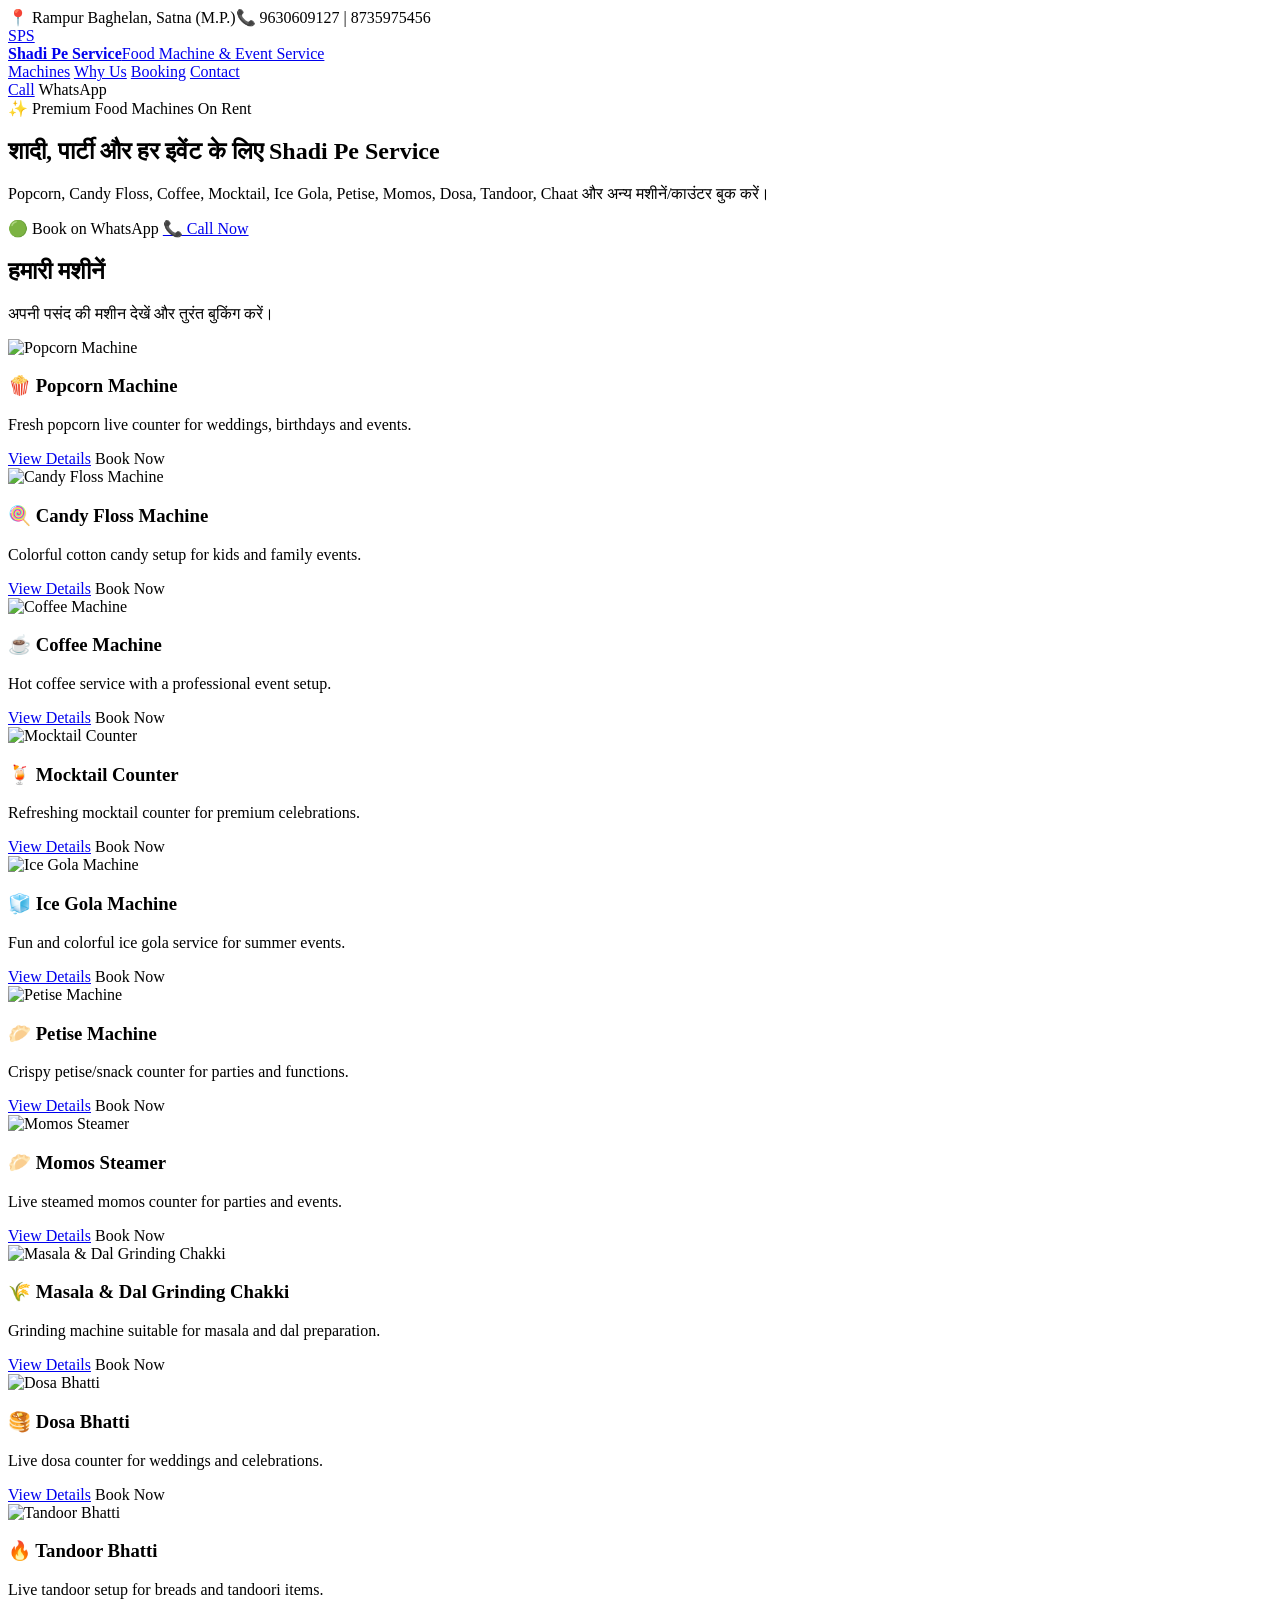
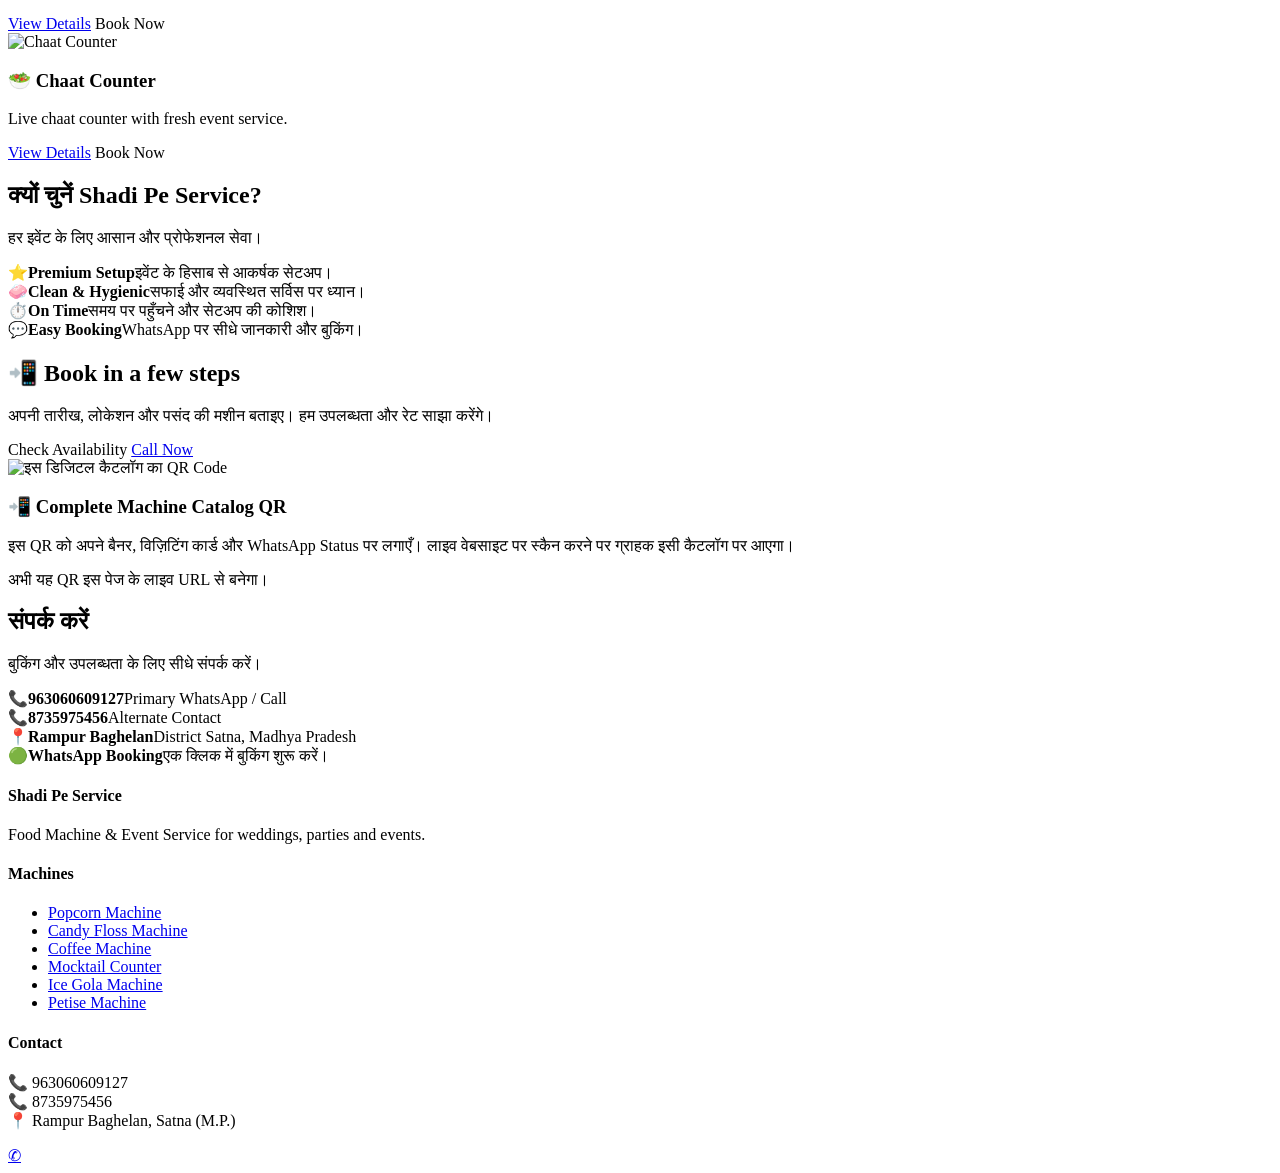
==== index.html @ 44655c29 "Add files via upload" ====
<!DOCTYPE html>
<html lang="hi">
<head>
<meta charset="UTF-8">
<meta name="viewport" content="width=device-width, initial-scale=1.0">
<title>Shadi Pe Service | Food Machine & Event Service</title>
<meta name="description" content="Shadi Pe Service – Food Machine & Event Service in Rampur Baghelan, Satna.">
<link rel="stylesheet" href="style.css">
</head>
<body>
<div class="topbar"><div class="container"><span>📍 Rampur Baghelan, Satna (M.P.)</span><span>📞 9630609127 | 8735975456</span></div></div>
<header>
  <div class="container nav">
    <a class="brand" href="index.html">
      <div class="logo-mark">SPS</div>
      <div><strong>Shadi Pe Service</strong><span>Food Machine & Event Service</span></div>
    </a>
    <nav class="navlinks">
      <a href="#machines">Machines</a>
      <a href="#why">Why Us</a>
      <a href="#booking">Booking</a>
      <a href="#contact">Contact</a>
    </nav>
    <div class="actions">
      <a class="btn btn-outline" href="tel:+918735975456">Call</a>
      <a class="btn btn-primary" data-wa="नमस्ते, मुझे Shadi Pe Service की मशीनों की बुकिंग और उपलब्धता की जानकारी चाहिए।">WhatsApp</a>
    </div>
  </div>
</header>

<section class="hero">
  <div class="container hero-inner">
    <div class="kicker">✨ Premium Food Machines On Rent</div>
    <h1>शादी, पार्टी और हर इवेंट के लिए <span class="gold">Shadi Pe Service</span></h1>
    <p>Popcorn, Candy Floss, Coffee, Mocktail, Ice Gola, Petise, Momos, Dosa, Tandoor, Chaat और अन्य मशीनें/काउंटर बुक करें।</p>
    <div class="cta">
      <a class="btn btn-primary" data-wa="नमस्ते, मुझे Shadi Pe Service की मशीनों की उपलब्धता और रेट की जानकारी चाहिए।">🟢 Book on WhatsApp</a>
      <a class="btn btn-dark" href="tel:+919630609127">📞 Call Now</a>
    </div>
  </div>
</section>

<section class="section" id="machines">
  <div class="container">
    <div class="section-head">
      <div><h2>हमारी मशीनें</h2><p>अपनी पसंद की मशीन देखें और तुरंत बुकिंग करें।</p></div>
    </div>
    <div class="grid">
      
      <article class="card">
        <img class="photo" src="images/popcorn.jpg" alt="Popcorn Machine">
        <div class="card-body">
          <h3>🍿 Popcorn Machine</h3>
          <p>Fresh popcorn live counter for weddings, birthdays and events.</p>
          <div class="card-footer">
            <a class="btn btn-dark" href="pages/popcorn.html">View Details</a>
            <a class="btn btn-primary" data-wa="नमस्ते, मुझे Popcorn Machine की उपलब्धता और रेट की जानकारी चाहिए।">Book Now</a>
          </div>
        </div>
      </article>
      
      <article class="card">
        <img class="photo" src="images/candyfloss.jpg" alt="Candy Floss Machine">
        <div class="card-body">
          <h3>🍭 Candy Floss Machine</h3>
          <p>Colorful cotton candy setup for kids and family events.</p>
          <div class="card-footer">
            <a class="btn btn-dark" href="pages/candyfloss.html">View Details</a>
            <a class="btn btn-primary" data-wa="नमस्ते, मुझे Candy Floss Machine की उपलब्धता और रेट की जानकारी चाहिए।">Book Now</a>
          </div>
        </div>
      </article>
      
      <article class="card">
        <img class="photo" src="images/coffee.jpg" alt="Coffee Machine">
        <div class="card-body">
          <h3>☕ Coffee Machine</h3>
          <p>Hot coffee service with a professional event setup.</p>
          <div class="card-footer">
            <a class="btn btn-dark" href="pages/coffee.html">View Details</a>
            <a class="btn btn-primary" data-wa="नमस्ते, मुझे Coffee Machine की उपलब्धता और रेट की जानकारी चाहिए।">Book Now</a>
          </div>
        </div>
      </article>
      
      <article class="card">
        <img class="photo" src="images/mocktail.jpg" alt="Mocktail Counter">
        <div class="card-body">
          <h3>🍹 Mocktail Counter</h3>
          <p>Refreshing mocktail counter for premium celebrations.</p>
          <div class="card-footer">
            <a class="btn btn-dark" href="pages/mocktail.html">View Details</a>
            <a class="btn btn-primary" data-wa="नमस्ते, मुझे Mocktail Counter की उपलब्धता और रेट की जानकारी चाहिए।">Book Now</a>
          </div>
        </div>
      </article>
      
      <article class="card">
        <img class="photo" src="images/icegola.jpg" alt="Ice Gola Machine">
        <div class="card-body">
          <h3>🧊 Ice Gola Machine</h3>
          <p>Fun and colorful ice gola service for summer events.</p>
          <div class="card-footer">
            <a class="btn btn-dark" href="pages/icegola.html">View Details</a>
            <a class="btn btn-primary" data-wa="नमस्ते, मुझे Ice Gola Machine की उपलब्धता और रेट की जानकारी चाहिए।">Book Now</a>
          </div>
        </div>
      </article>
      
      <article class="card">
        <img class="photo" src="images/petise.jpg" alt="Petise Machine">
        <div class="card-body">
          <h3>🥟 Petise Machine</h3>
          <p>Crispy petise/snack counter for parties and functions.</p>
          <div class="card-footer">
            <a class="btn btn-dark" href="pages/petise.html">View Details</a>
            <a class="btn btn-primary" data-wa="नमस्ते, मुझे Petise Machine की उपलब्धता और रेट की जानकारी चाहिए।">Book Now</a>
          </div>
        </div>
      </article>
      
      <article class="card">
        <img class="photo" src="images/momos.jpg" alt="Momos Steamer">
        <div class="card-body">
          <h3>🥟 Momos Steamer</h3>
          <p>Live steamed momos counter for parties and events.</p>
          <div class="card-footer">
            <a class="btn btn-dark" href="pages/momos.html">View Details</a>
            <a class="btn btn-primary" data-wa="नमस्ते, मुझे Momos Steamer की उपलब्धता और रेट की जानकारी चाहिए।">Book Now</a>
          </div>
        </div>
      </article>
      
      <article class="card">
        <img class="photo" src="images/chakki.jpg" alt="Masala & Dal Grinding Chakki">
        <div class="card-body">
          <h3>🌾 Masala & Dal Grinding Chakki</h3>
          <p>Grinding machine suitable for masala and dal preparation.</p>
          <div class="card-footer">
            <a class="btn btn-dark" href="pages/chakki.html">View Details</a>
            <a class="btn btn-primary" data-wa="नमस्ते, मुझे Masala & Dal Grinding Chakki की उपलब्धता और रेट की जानकारी चाहिए।">Book Now</a>
          </div>
        </div>
      </article>
      
      <article class="card">
        <img class="photo" src="images/dosa.jpg" alt="Dosa Bhatti">
        <div class="card-body">
          <h3>🥞 Dosa Bhatti</h3>
          <p>Live dosa counter for weddings and celebrations.</p>
          <div class="card-footer">
            <a class="btn btn-dark" href="pages/dosa.html">View Details</a>
            <a class="btn btn-primary" data-wa="नमस्ते, मुझे Dosa Bhatti की उपलब्धता और रेट की जानकारी चाहिए।">Book Now</a>
          </div>
        </div>
      </article>
      
      <article class="card">
        <img class="photo" src="images/tandoor.jpg" alt="Tandoor Bhatti">
        <div class="card-body">
          <h3>🔥 Tandoor Bhatti</h3>
          <p>Live tandoor setup for breads and tandoori items.</p>
          <div class="card-footer">
            <a class="btn btn-dark" href="pages/tandoor.html">View Details</a>
            <a class="btn btn-primary" data-wa="नमस्ते, मुझे Tandoor Bhatti की उपलब्धता और रेट की जानकारी चाहिए।">Book Now</a>
          </div>
        </div>
      </article>
      
      <article class="card">
        <img class="photo" src="images/chaat.jpg" alt="Chaat Counter">
        <div class="card-body">
          <h3>🥗 Chaat Counter</h3>
          <p>Live chaat counter with fresh event service.</p>
          <div class="card-footer">
            <a class="btn btn-dark" href="pages/chaat.html">View Details</a>
            <a class="btn btn-primary" data-wa="नमस्ते, मुझे Chaat Counter की उपलब्धता और रेट की जानकारी चाहिए।">Book Now</a>
          </div>
        </div>
      </article>
      
    </div>
  </div>
</section>

<section class="section alt" id="why">
  <div class="container">
    <div class="section-head"><div><h2>क्यों चुनें Shadi Pe Service?</h2><p>हर इवेंट के लिए आसान और प्रोफेशनल सेवा।</p></div></div>
    <div class="features">
      <div class="feature">⭐<strong>Premium Setup</strong><span>इवेंट के हिसाब से आकर्षक सेटअप।</span></div>
      <div class="feature">🧼<strong>Clean & Hygienic</strong><span>सफाई और व्यवस्थित सर्विस पर ध्यान।</span></div>
      <div class="feature">⏱️<strong>On Time</strong><span>समय पर पहुँचने और सेटअप की कोशिश।</span></div>
      <div class="feature">💬<strong>Easy Booking</strong><span>WhatsApp पर सीधे जानकारी और बुकिंग।</span></div>
    </div>
  </div>
</section>

<section class="section" id="booking">
  <div class="container">
    <div class="booking">
      <h2>📲 Book in a few steps</h2>
      <p>अपनी तारीख, लोकेशन और पसंद की मशीन बताइए। हम उपलब्धता और रेट साझा करेंगे।</p>
      <div class="actions">
        <a class="btn btn-primary" data-wa="नमस्ते, मुझे Shadi Pe Service की मशीनों की बुकिंग करनी है। कृपया उपलब्धता और रेट बताइए।">Check Availability</a>
        <a class="btn btn-dark" href="tel:+919630609127">Call Now</a>
      </div>
    </div>

    <div class="qr-card">
      <img id="catalogQr" alt="इस डिजिटल कैटलॉग का QR Code">
      <div>
        <h3>📲 Complete Machine Catalog QR</h3>
        <p>इस QR को अपने बैनर, विज़िटिंग कार्ड और WhatsApp Status पर लगाएँ। लाइव वेबसाइट पर स्कैन करने पर ग्राहक इसी कैटलॉग पर आएगा।</p>
        <p class="small">अभी यह QR इस पेज के लाइव URL से बनेगा।</p>
      </div>
    </div>
  </div>
</section>

<section class="section alt" id="contact">
  <div class="container">
    <div class="section-head"><div><h2>संपर्क करें</h2><p>बुकिंग और उपलब्धता के लिए सीधे संपर्क करें।</p></div></div>
    <div class="features">
      <div class="feature">📞<strong>963060609127</strong><span>Primary WhatsApp / Call</span></div>
      <div class="feature">📞<strong>8735975456</strong><span>Alternate Contact</span></div>
      <div class="feature">📍<strong>Rampur Baghelan</strong><span>District Satna, Madhya Pradesh</span></div>
      <div class="feature">🟢<strong>WhatsApp Booking</strong><span>एक क्लिक में बुकिंग शुरू करें।</span></div>
    </div>
  </div>
</section>

<footer>
  <div class="container footer-grid">
    <div><h4>Shadi Pe Service</h4><p>Food Machine & Event Service for weddings, parties and events.</p></div>
    <div><h4>Machines</h4><ul><li><a href="pages/popcorn.html">Popcorn Machine</a></li><li><a href="pages/candyfloss.html">Candy Floss Machine</a></li><li><a href="pages/coffee.html">Coffee Machine</a></li><li><a href="pages/mocktail.html">Mocktail Counter</a></li><li><a href="pages/icegola.html">Ice Gola Machine</a></li><li><a href="pages/petise.html">Petise Machine</a></li></ul></div>
    <div><h4>Contact</h4><p>📞 963060609127<br>📞 8735975456<br>📍 Rampur Baghelan, Satna (M.P.)</p></div>
  </div>
</footer>

<a class="float-wa" href="#" data-wa="नमस्ते, मुझे Shadi Pe Service की मशीनों की उपलब्धता और बुकिंग की जानकारी चाहिए।" aria-label="WhatsApp">✆</a>
<script src="script.js"></script>
</body>
</html>
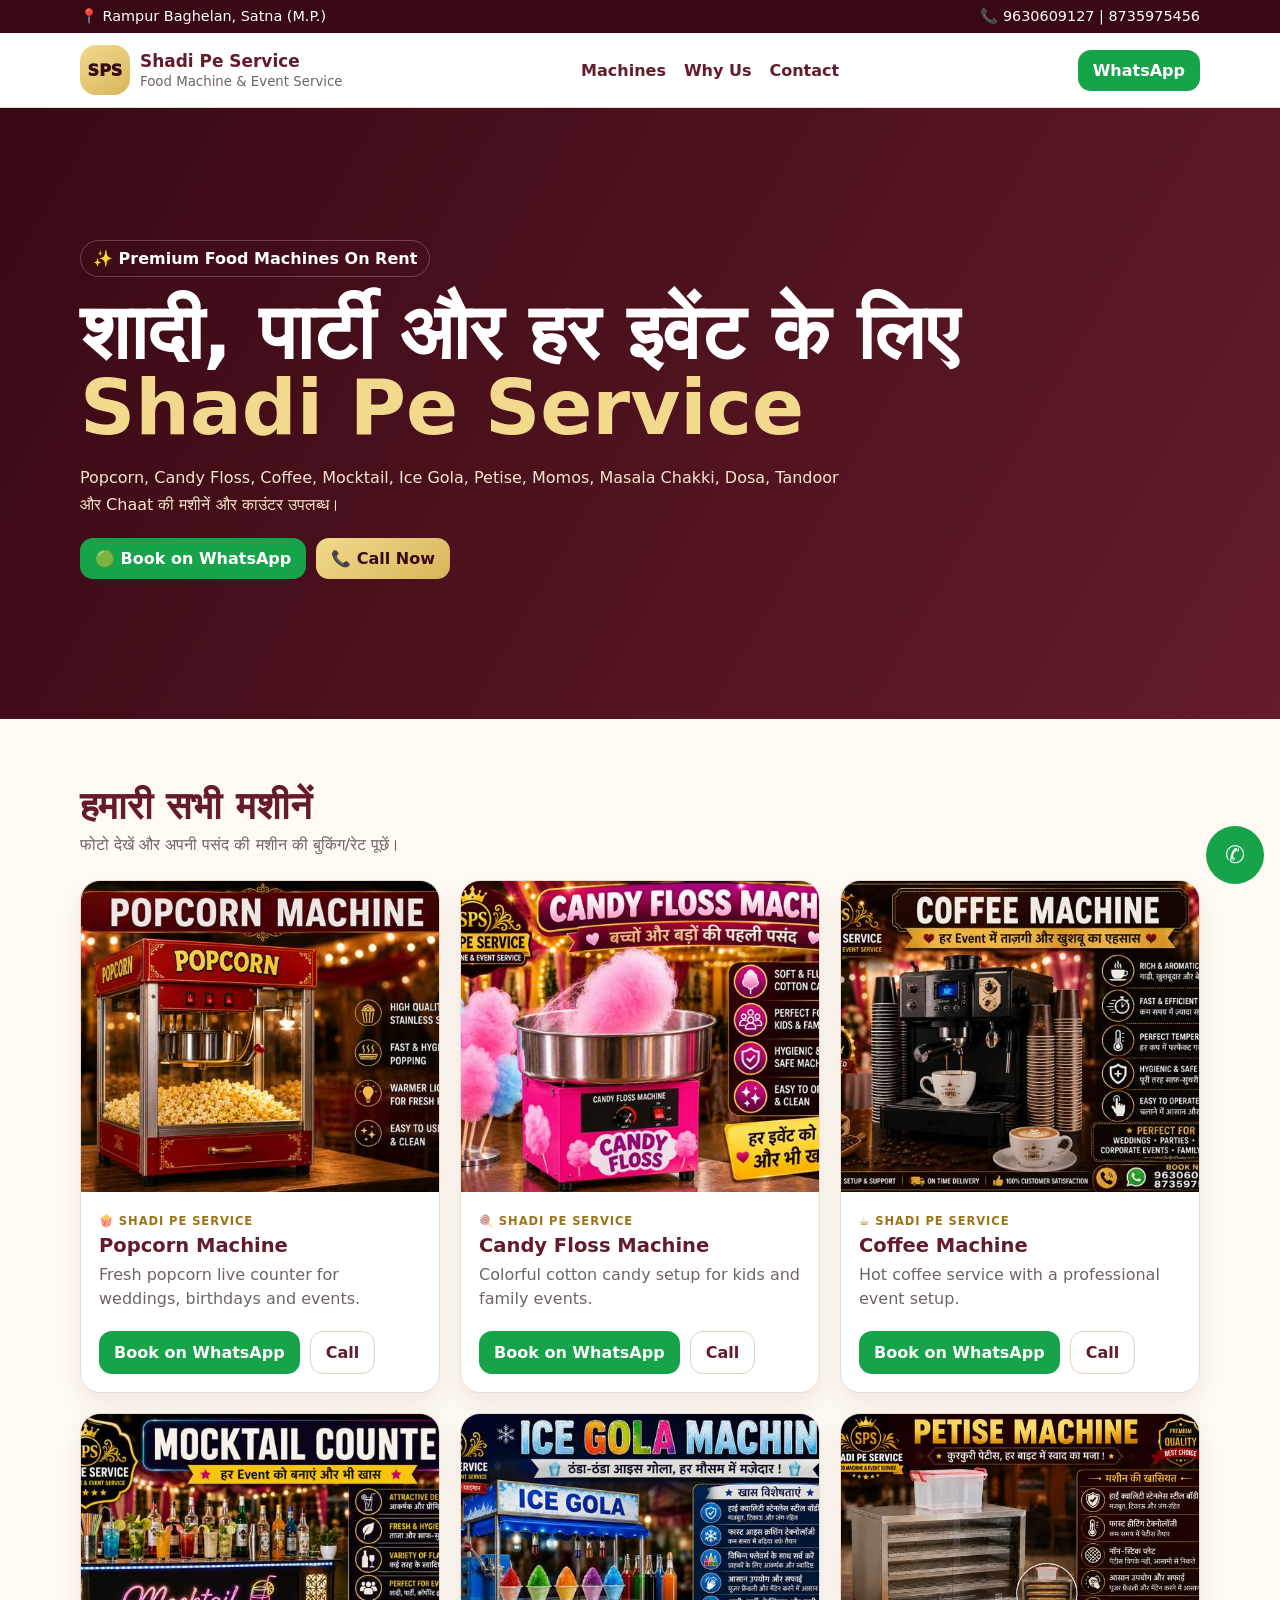
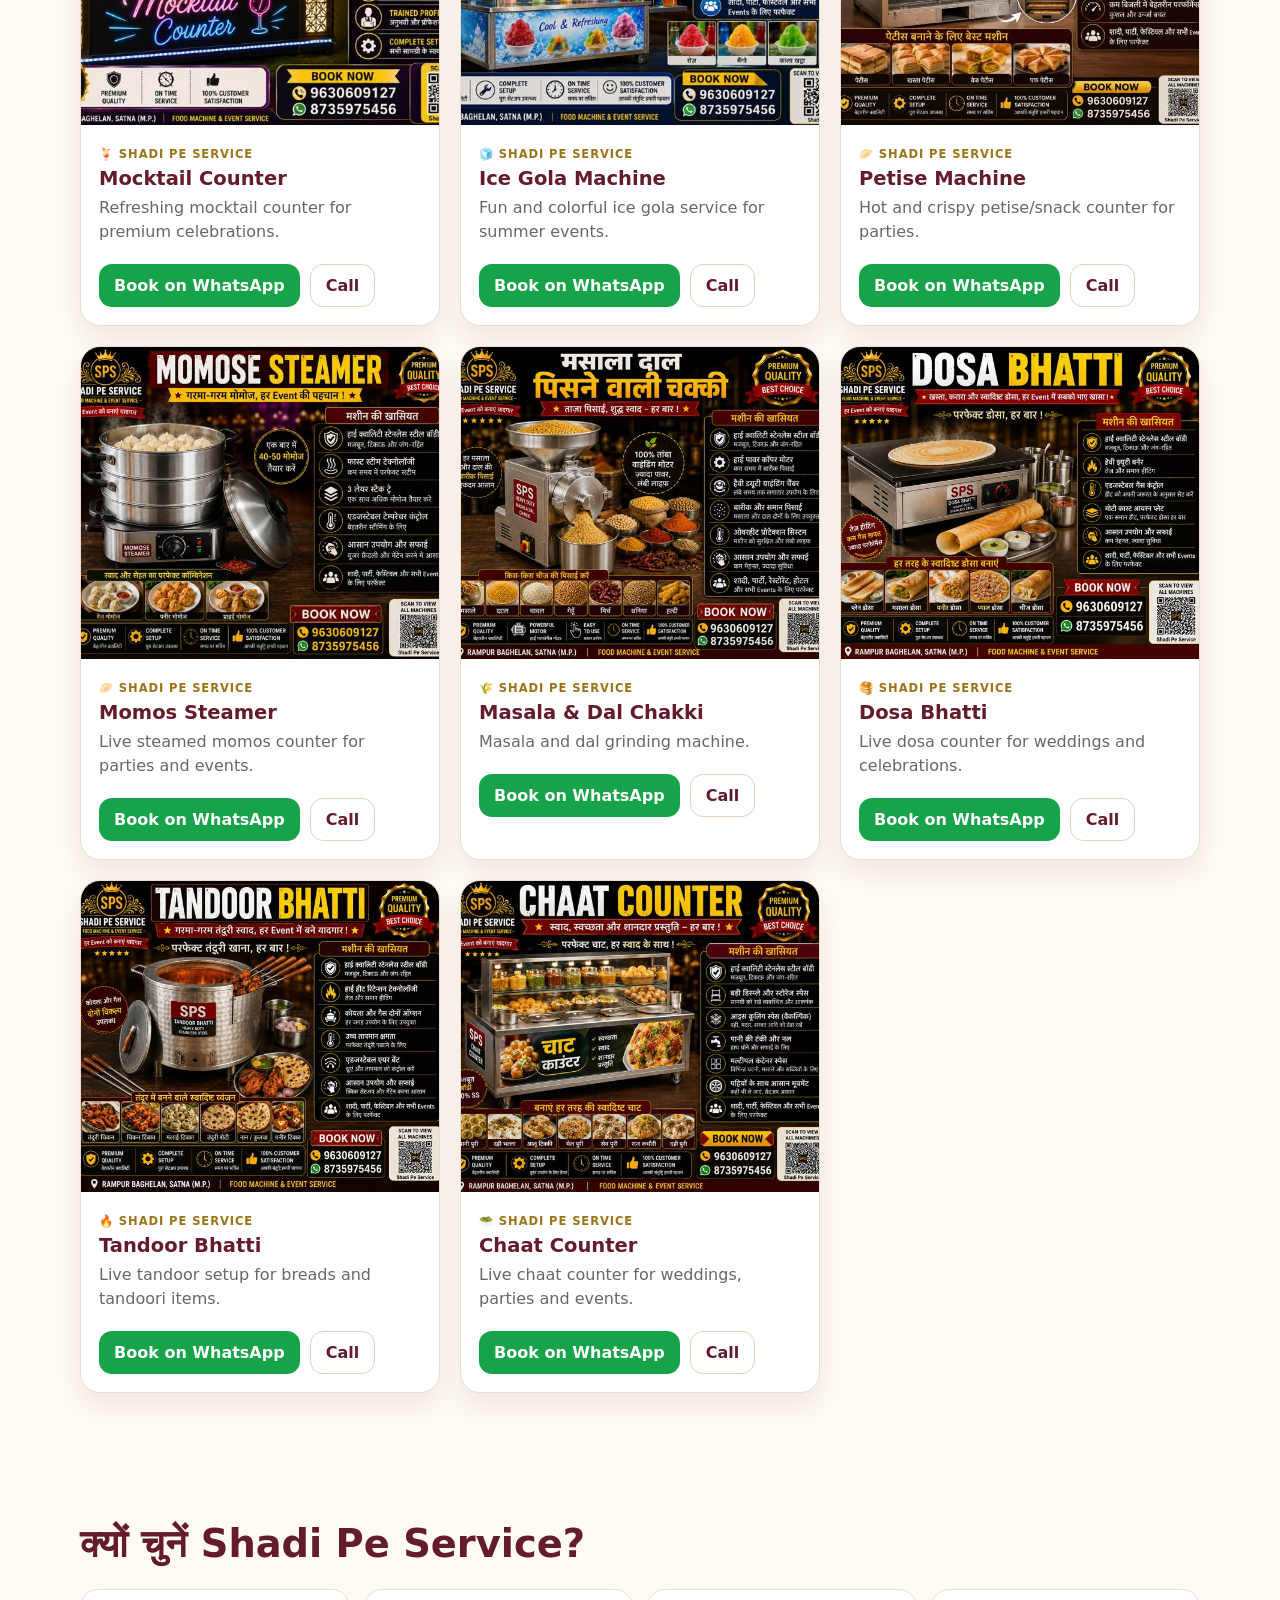
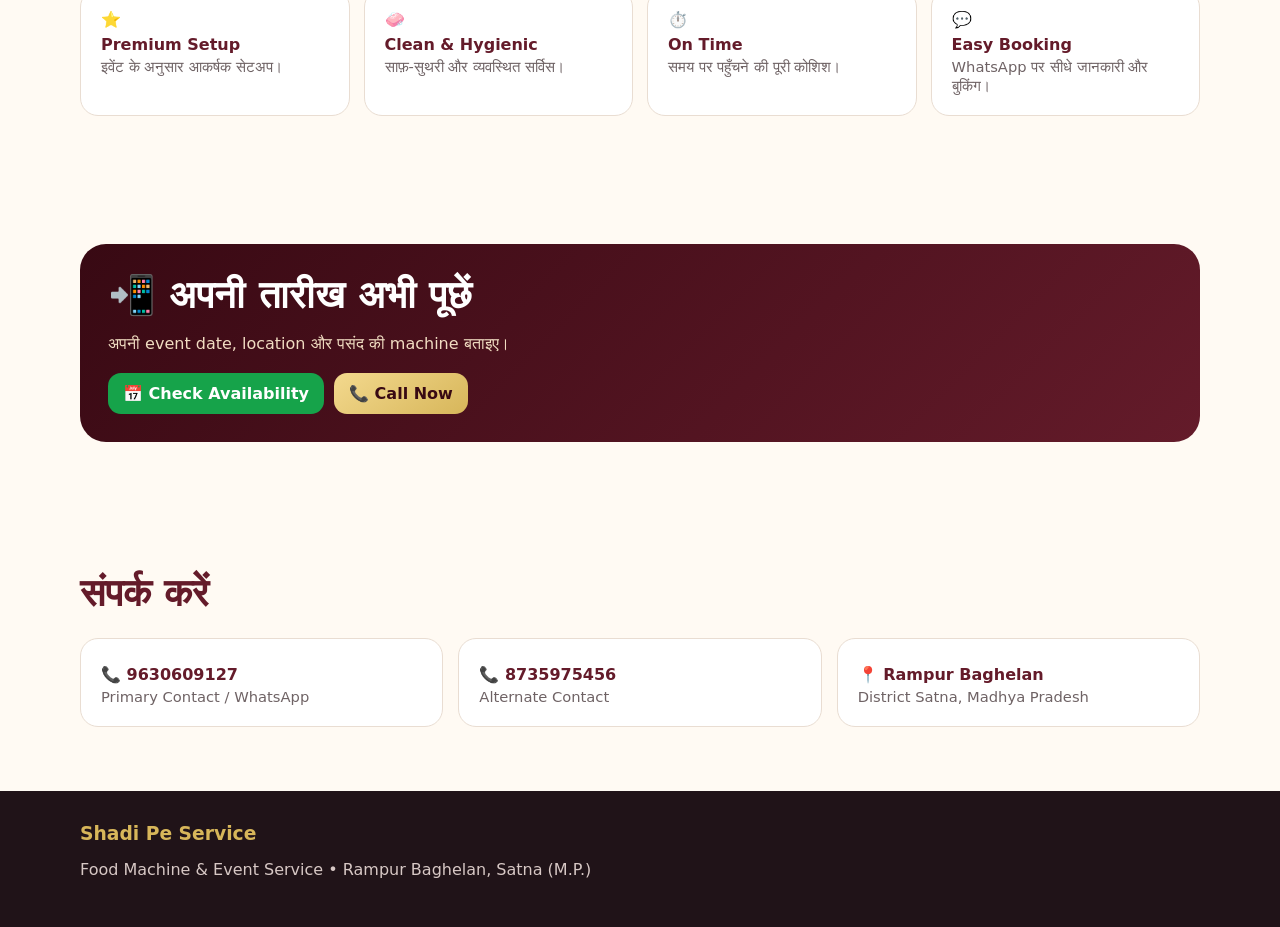
==== commit f7d488e3: "Rename index(1).html to index.html" ====
--- a/index.html
+++ b/index.html
@@ -1,243 +1,49 @@
-<!DOCTYPE html>
-<html lang="hi">
-<head>
-<meta charset="UTF-8">
-<meta name="viewport" content="width=device-width, initial-scale=1.0">
+<!doctype html><html lang="hi"><head>
+<meta charset="utf-8"><meta name="viewport" content="width=device-width,initial-scale=1">
 <title>Shadi Pe Service | Food Machine & Event Service</title>
-<meta name="description" content="Shadi Pe Service – Food Machine & Event Service in Rampur Baghelan, Satna.">
-<link rel="stylesheet" href="style.css">
-</head>
-<body>
-<div class="topbar"><div class="container"><span>📍 Rampur Baghelan, Satna (M.P.)</span><span>📞 9630609127 | 8735975456</span></div></div>
-<header>
-  <div class="container nav">
-    <a class="brand" href="index.html">
-      <div class="logo-mark">SPS</div>
-      <div><strong>Shadi Pe Service</strong><span>Food Machine & Event Service</span></div>
-    </a>
-    <nav class="navlinks">
-      <a href="#machines">Machines</a>
-      <a href="#why">Why Us</a>
-      <a href="#booking">Booking</a>
-      <a href="#contact">Contact</a>
-    </nav>
-    <div class="actions">
-      <a class="btn btn-outline" href="tel:+918735975456">Call</a>
-      <a class="btn btn-primary" data-wa="नमस्ते, मुझे Shadi Pe Service की मशीनों की बुकिंग और उपलब्धता की जानकारी चाहिए।">WhatsApp</a>
-    </div>
-  </div>
-</header>
-
-<section class="hero">
-  <div class="container hero-inner">
-    <div class="kicker">✨ Premium Food Machines On Rent</div>
-    <h1>शादी, पार्टी और हर इवेंट के लिए <span class="gold">Shadi Pe Service</span></h1>
-    <p>Popcorn, Candy Floss, Coffee, Mocktail, Ice Gola, Petise, Momos, Dosa, Tandoor, Chaat और अन्य मशीनें/काउंटर बुक करें।</p>
-    <div class="cta">
-      <a class="btn btn-primary" data-wa="नमस्ते, मुझे Shadi Pe Service की मशीनों की उपलब्धता और रेट की जानकारी चाहिए।">🟢 Book on WhatsApp</a>
-      <a class="btn btn-dark" href="tel:+919630609127">📞 Call Now</a>
-    </div>
-  </div>
-</section>
-
-<section class="section" id="machines">
-  <div class="container">
-    <div class="section-head">
-      <div><h2>हमारी मशीनें</h2><p>अपनी पसंद की मशीन देखें और तुरंत बुकिंग करें।</p></div>
-    </div>
-    <div class="grid">
-      
-      <article class="card">
-        <img class="photo" src="images/popcorn.jpg" alt="Popcorn Machine">
-        <div class="card-body">
-          <h3>🍿 Popcorn Machine</h3>
-          <p>Fresh popcorn live counter for weddings, birthdays and events.</p>
-          <div class="card-footer">
-            <a class="btn btn-dark" href="pages/popcorn.html">View Details</a>
-            <a class="btn btn-primary" data-wa="नमस्ते, मुझे Popcorn Machine की उपलब्धता और रेट की जानकारी चाहिए।">Book Now</a>
-          </div>
-        </div>
-      </article>
-      
-      <article class="card">
-        <img class="photo" src="images/candyfloss.jpg" alt="Candy Floss Machine">
-        <div class="card-body">
-          <h3>🍭 Candy Floss Machine</h3>
-          <p>Colorful cotton candy setup for kids and family events.</p>
-          <div class="card-footer">
-            <a class="btn btn-dark" href="pages/candyfloss.html">View Details</a>
-            <a class="btn btn-primary" data-wa="नमस्ते, मुझे Candy Floss Machine की उपलब्धता और रेट की जानकारी चाहिए।">Book Now</a>
-          </div>
-        </div>
-      </article>
-      
-      <article class="card">
-        <img class="photo" src="images/coffee.jpg" alt="Coffee Machine">
-        <div class="card-body">
-          <h3>☕ Coffee Machine</h3>
-          <p>Hot coffee service with a professional event setup.</p>
-          <div class="card-footer">
-            <a class="btn btn-dark" href="pages/coffee.html">View Details</a>
-            <a class="btn btn-primary" data-wa="नमस्ते, मुझे Coffee Machine की उपलब्धता और रेट की जानकारी चाहिए।">Book Now</a>
-          </div>
-        </div>
-      </article>
-      
-      <article class="card">
-        <img class="photo" src="images/mocktail.jpg" alt="Mocktail Counter">
-        <div class="card-body">
-          <h3>🍹 Mocktail Counter</h3>
-          <p>Refreshing mocktail counter for premium celebrations.</p>
-          <div class="card-footer">
-            <a class="btn btn-dark" href="pages/mocktail.html">View Details</a>
-            <a class="btn btn-primary" data-wa="नमस्ते, मुझे Mocktail Counter की उपलब्धता और रेट की जानकारी चाहिए।">Book Now</a>
-          </div>
-        </div>
-      </article>
-      
-      <article class="card">
-        <img class="photo" src="images/icegola.jpg" alt="Ice Gola Machine">
-        <div class="card-body">
-          <h3>🧊 Ice Gola Machine</h3>
-          <p>Fun and colorful ice gola service for summer events.</p>
-          <div class="card-footer">
-            <a class="btn btn-dark" href="pages/icegola.html">View Details</a>
-            <a class="btn btn-primary" data-wa="नमस्ते, मुझे Ice Gola Machine की उपलब्धता और रेट की जानकारी चाहिए।">Book Now</a>
-          </div>
-        </div>
-      </article>
-      
-      <article class="card">
-        <img class="photo" src="images/petise.jpg" alt="Petise Machine">
-        <div class="card-body">
-          <h3>🥟 Petise Machine</h3>
-          <p>Crispy petise/snack counter for parties and functions.</p>
-          <div class="card-footer">
-            <a class="btn btn-dark" href="pages/petise.html">View Details</a>
-            <a class="btn btn-primary" data-wa="नमस्ते, मुझे Petise Machine की उपलब्धता और रेट की जानकारी चाहिए।">Book Now</a>
-          </div>
-        </div>
-      </article>
-      
-      <article class="card">
-        <img class="photo" src="images/momos.jpg" alt="Momos Steamer">
-        <div class="card-body">
-          <h3>🥟 Momos Steamer</h3>
-          <p>Live steamed momos counter for parties and events.</p>
-          <div class="card-footer">
-            <a class="btn btn-dark" href="pages/momos.html">View Details</a>
-            <a class="btn btn-primary" data-wa="नमस्ते, मुझे Momos Steamer की उपलब्धता और रेट की जानकारी चाहिए।">Book Now</a>
-          </div>
-        </div>
-      </article>
-      
-      <article class="card">
-        <img class="photo" src="images/chakki.jpg" alt="Masala & Dal Grinding Chakki">
-        <div class="card-body">
-          <h3>🌾 Masala & Dal Grinding Chakki</h3>
-          <p>Grinding machine suitable for masala and dal preparation.</p>
-          <div class="card-footer">
-            <a class="btn btn-dark" href="pages/chakki.html">View Details</a>
-            <a class="btn btn-primary" data-wa="नमस्ते, मुझे Masala & Dal Grinding Chakki की उपलब्धता और रेट की जानकारी चाहिए।">Book Now</a>
-          </div>
-        </div>
-      </article>
-      
-      <article class="card">
-        <img class="photo" src="images/dosa.jpg" alt="Dosa Bhatti">
-        <div class="card-body">
-          <h3>🥞 Dosa Bhatti</h3>
-          <p>Live dosa counter for weddings and celebrations.</p>
-          <div class="card-footer">
-            <a class="btn btn-dark" href="pages/dosa.html">View Details</a>
-            <a class="btn btn-primary" data-wa="नमस्ते, मुझे Dosa Bhatti की उपलब्धता और रेट की जानकारी चाहिए।">Book Now</a>
-          </div>
-        </div>
-      </article>
-      
-      <article class="card">
-        <img class="photo" src="images/tandoor.jpg" alt="Tandoor Bhatti">
-        <div class="card-body">
-          <h3>🔥 Tandoor Bhatti</h3>
-          <p>Live tandoor setup for breads and tandoori items.</p>
-          <div class="card-footer">
-            <a class="btn btn-dark" href="pages/tandoor.html">View Details</a>
-            <a class="btn btn-primary" data-wa="नमस्ते, मुझे Tandoor Bhatti की उपलब्धता और रेट की जानकारी चाहिए।">Book Now</a>
-          </div>
-        </div>
-      </article>
-      
-      <article class="card">
-        <img class="photo" src="images/chaat.jpg" alt="Chaat Counter">
-        <div class="card-body">
-          <h3>🥗 Chaat Counter</h3>
-          <p>Live chaat counter with fresh event service.</p>
-          <div class="card-footer">
-            <a class="btn btn-dark" href="pages/chaat.html">View Details</a>
-            <a class="btn btn-primary" data-wa="नमस्ते, मुझे Chaat Counter की उपलब्धता और रेट की जानकारी चाहिए।">Book Now</a>
-          </div>
-        </div>
-      </article>
-      
-    </div>
-  </div>
-</section>
-
-<section class="section alt" id="why">
-  <div class="container">
-    <div class="section-head"><div><h2>क्यों चुनें Shadi Pe Service?</h2><p>हर इवेंट के लिए आसान और प्रोफेशनल सेवा।</p></div></div>
-    <div class="features">
-      <div class="feature">⭐<strong>Premium Setup</strong><span>इवेंट के हिसाब से आकर्षक सेटअप।</span></div>
-      <div class="feature">🧼<strong>Clean & Hygienic</strong><span>सफाई और व्यवस्थित सर्विस पर ध्यान।</span></div>
-      <div class="feature">⏱️<strong>On Time</strong><span>समय पर पहुँचने और सेटअप की कोशिश।</span></div>
-      <div class="feature">💬<strong>Easy Booking</strong><span>WhatsApp पर सीधे जानकारी और बुकिंग।</span></div>
-    </div>
-  </div>
-</section>
-
-<section class="section" id="booking">
-  <div class="container">
-    <div class="booking">
-      <h2>📲 Book in a few steps</h2>
-      <p>अपनी तारीख, लोकेशन और पसंद की मशीन बताइए। हम उपलब्धता और रेट साझा करेंगे।</p>
-      <div class="actions">
-        <a class="btn btn-primary" data-wa="नमस्ते, मुझे Shadi Pe Service की मशीनों की बुकिंग करनी है। कृपया उपलब्धता और रेट बताइए।">Check Availability</a>
-        <a class="btn btn-dark" href="tel:+919630609127">Call Now</a>
-      </div>
-    </div>
-
-    <div class="qr-card">
-      <img id="catalogQr" alt="इस डिजिटल कैटलॉग का QR Code">
-      <div>
-        <h3>📲 Complete Machine Catalog QR</h3>
-        <p>इस QR को अपने बैनर, विज़िटिंग कार्ड और WhatsApp Status पर लगाएँ। लाइव वेबसाइट पर स्कैन करने पर ग्राहक इसी कैटलॉग पर आएगा।</p>
-        <p class="small">अभी यह QR इस पेज के लाइव URL से बनेगा।</p>
-      </div>
-    </div>
-  </div>
-</section>
-
-<section class="section alt" id="contact">
-  <div class="container">
-    <div class="section-head"><div><h2>संपर्क करें</h2><p>बुकिंग और उपलब्धता के लिए सीधे संपर्क करें।</p></div></div>
-    <div class="features">
-      <div class="feature">📞<strong>963060609127</strong><span>Primary WhatsApp / Call</span></div>
-      <div class="feature">📞<strong>8735975456</strong><span>Alternate Contact</span></div>
-      <div class="feature">📍<strong>Rampur Baghelan</strong><span>District Satna, Madhya Pradesh</span></div>
-      <div class="feature">🟢<strong>WhatsApp Booking</strong><span>एक क्लिक में बुकिंग शुरू करें।</span></div>
-    </div>
-  </div>
-</section>
-
-<footer>
-  <div class="container footer-grid">
-    <div><h4>Shadi Pe Service</h4><p>Food Machine & Event Service for weddings, parties and events.</p></div>
-    <div><h4>Machines</h4><ul><li><a href="pages/popcorn.html">Popcorn Machine</a></li><li><a href="pages/candyfloss.html">Candy Floss Machine</a></li><li><a href="pages/coffee.html">Coffee Machine</a></li><li><a href="pages/mocktail.html">Mocktail Counter</a></li><li><a href="pages/icegola.html">Ice Gola Machine</a></li><li><a href="pages/petise.html">Petise Machine</a></li></ul></div>
-    <div><h4>Contact</h4><p>📞 963060609127<br>📞 8735975456<br>📍 Rampur Baghelan, Satna (M.P.)</p></div>
-  </div>
-</footer>
-
-<a class="float-wa" href="#" data-wa="नमस्ते, मुझे Shadi Pe Service की मशीनों की उपलब्धता और बुकिंग की जानकारी चाहिए।" aria-label="WhatsApp">✆</a>
-<script src="script.js"></script>
-</body>
-</html>
+<meta name="description" content="Shadi Pe Service, Rampur Baghelan, Satna (M.P.)">
+<style>
+:root{--m:#641b2a;--md:#380913;--g:#d7b65a;--gp:#f3d98e;--green:#16a34a;--bg:#fffaf3;--muted:#6f6365;--line:#e9ddd2}
+*{box-sizing:border-box}html{scroll-behavior:smooth}body{margin:0;font-family:system-ui,-apple-system,Segoe UI,Roboto,Arial,sans-serif;background:var(--bg);color:#2d2225}
+a{text-decoration:none;color:inherit}.wrap{width:min(1120px,92%);margin:auto}
+.top{background:var(--md);color:#fff;font-size:.9rem}.top .wrap{display:flex;justify-content:space-between;gap:10px;padding:8px 0;flex-wrap:wrap}
+header{position:sticky;top:0;z-index:20;background:rgba(255,255,255,.97);backdrop-filter:blur(8px);border-bottom:1px solid var(--line)}
+.nav{display:flex;align-items:center;justify-content:space-between;gap:12px;padding:12px 0}.brand{display:flex;align-items:center;gap:10px}.logo{width:50px;height:50px;border-radius:16px;background:linear-gradient(145deg,var(--gp),var(--g));display:grid;place-items:center;color:var(--md);font-weight:1000}
+.brand b{display:block;color:var(--m);font-size:1.06rem}.brand small{color:var(--muted)}.navlinks{display:flex;gap:18px;color:var(--m);font-weight:750}
+.hero{background:linear-gradient(120deg,var(--md),var(--m));color:#fff}.hero .wrap{padding:68px 0 76px}
+.pill{display:inline-block;padding:8px 12px;border:1px solid rgba(255,255,255,.23);border-radius:999px;font-weight:800}h1{font-size:clamp(2.4rem,6vw,5rem);line-height:.98;margin:18px 0;max-width:900px}.accent{color:var(--gp)}.hero p{max-width:760px;color:#f5e6cc;line-height:1.7}
+.row{display:flex;gap:10px;flex-wrap:wrap;margin-top:20px}.btn{display:inline-flex;align-items:center;justify-content:center;padding:11px 15px;border-radius:13px;font-weight:850}.green{background:var(--green);color:#fff}.gold{background:linear-gradient(145deg,var(--gp),var(--g));color:var(--md)}.outline{background:#fff;color:var(--m);border:1px solid #e2d1c2}
+section{padding:64px 0}h2{margin:0;color:var(--m);font-size:clamp(1.9rem,3vw,2.5rem)}.lead{color:var(--muted);margin-top:6px}
+.grid{display:grid;grid-template-columns:repeat(3,minmax(0,1fr));gap:20px;margin-top:26px}.card{background:#fff;border:1px solid var(--line);border-radius:20px;overflow:hidden;box-shadow:0 12px 28px rgba(55,15,22,.08)}.card>img{width:100%;aspect-ratio:1.15/1;object-fit:cover;background:#eee}
+.body{padding:18px}.tag{font-size:.72rem;letter-spacing:.08em;color:#9c7418;font-weight:900}.body h3{margin:6px 0;color:var(--m);font-size:1.22rem}.body p{margin:0 0 14px;color:var(--muted);line-height:1.5}
+.features{display:grid;grid-template-columns:repeat(4,1fr);gap:14px;margin-top:22px}.feature,.contact{background:#fff;border:1px solid var(--line);border-radius:18px;padding:20px}.feature strong,.contact strong{display:block;color:var(--m);margin:6px 0 3px}.feature span,.contact span{color:var(--muted);font-size:.92rem}
+.booking{background:linear-gradient(135deg,var(--md),var(--m));color:#fff;border-radius:26px;padding:28px}.booking h2{color:#fff}.booking p{color:#f1ddc2}
+.contact-grid{display:grid;grid-template-columns:repeat(3,1fr);gap:15px;margin-top:22px}footer{background:#201318;color:#fff;padding:32px 0}footer h3{color:var(--g);margin:0}footer p{color:#d7c8c5}
+.float{position:fixed;right:16px;bottom:16px;width:58px;height:58px;border-radius:50%;display:grid;place-items:center;background:var(--green);color:#fff;font-size:24px;z-index:50}
+@media(max-width:900px){.grid{grid-template-columns:repeat(2,1fr)}.features{grid-template-columns:repeat(2,1fr)}.contact-grid{grid-template-columns:1fr 1fr}.navlinks{display:none}}
+@media(max-width:600px){.grid,.features,.contact-grid{grid-template-columns:1fr}.hero .wrap{padding:55px 0 64px}}
+</style></head><body>
+<div class="top"><div class="wrap"><span>📍 Rampur Baghelan, Satna (M.P.)</span><span>📞 9630609127 | 8735975456</span></div></div>
+<header><div class="wrap nav"><a class="brand" href="#"><div class="logo">SPS</div><div><b>Shadi Pe Service</b><small>Food Machine & Event Service</small></div></a>
+<nav class="navlinks"><a href="#machines">Machines</a><a href="#why">Why Us</a><a href="#contact">Contact</a></nav>
+<a class="btn green" href="https://wa.me/919630609127" target="_blank">WhatsApp</a></div></header>
+<section class="hero"><div class="wrap"><div class="pill">✨ Premium Food Machines On Rent</div>
+<h1>शादी, पार्टी और हर इवेंट के लिए <span class="accent">Shadi Pe Service</span></h1>
+<p>Popcorn, Candy Floss, Coffee, Mocktail, Ice Gola, Petise, Momos, Masala Chakki, Dosa, Tandoor और Chaat की मशीनें और काउंटर उपलब्ध।</p>
+<div class="row"><a class="btn green" href="https://wa.me/919630609127?text=Namaste%20Shadi%20Pe%20Service%2C%20mujhe%20booking%20aur%20availability%20ki%20jankari%20chahiye." target="_blank">🟢 Book on WhatsApp</a><a class="btn gold" href="tel:+919630609127">📞 Call Now</a></div>
+</div></section>
+<section id="machines"><div class="wrap"><h2>हमारी सभी मशीनें</h2><div class="lead">फोटो देखें और अपनी पसंद की मशीन की बुकिंग/रेट पूछें।</div><div class="grid"><article class="card"><img src="[data-uri]" alt="Popcorn Machine"><div class="body"><div class="tag">🍿 SHADI PE SERVICE</div><h3>Popcorn Machine</h3><p>Fresh popcorn live counter for weddings, birthdays and events.</p><div class="row"><a class="btn green" href="https://wa.me/919630609127?text=नमस्ते Shadi Pe Service, मुझे Popcorn Machine की उपलब्धता और रेट की जानकारी चाहिए।" target="_blank">Book on WhatsApp</a><a class="btn outline" href="tel:+919630609127">Call</a></div></div></article><article class="card"><img src="[data-uri]" alt="Candy Floss Machine"><div class="body"><div class="tag">🍭 SHADI PE SERVICE</div><h3>Candy Floss Machine</h3><p>Colorful cotton candy setup for kids and family events.</p><div class="row"><a class="btn green" href="https://wa.me/919630609127?text=नमस्ते Shadi Pe Service, मुझे Candy Floss Machine की उपलब्धता और रेट की जानकारी चाहिए।" target="_blank">Book on WhatsApp</a><a class="btn outline" href="tel:+919630609127">Call</a></div></div></article><article class="card"><img src="[data-uri]" alt="Coffee Machine"><div class="body"><div class="tag">☕ SHADI PE SERVICE</div><h3>Coffee Machine</h3><p>Hot coffee service with a professional event setup.</p><div class="row"><a class="btn green" href="https://wa.me/919630609127?text=नमस्ते Shadi Pe Service, मुझे Coffee Machine की उपलब्धता और रेट की जानकारी चाहिए।" target="_blank">Book on WhatsApp</a><a class="btn outline" href="tel:+919630609127">Call</a></div></div></article><article class="card"><img src="[data-uri]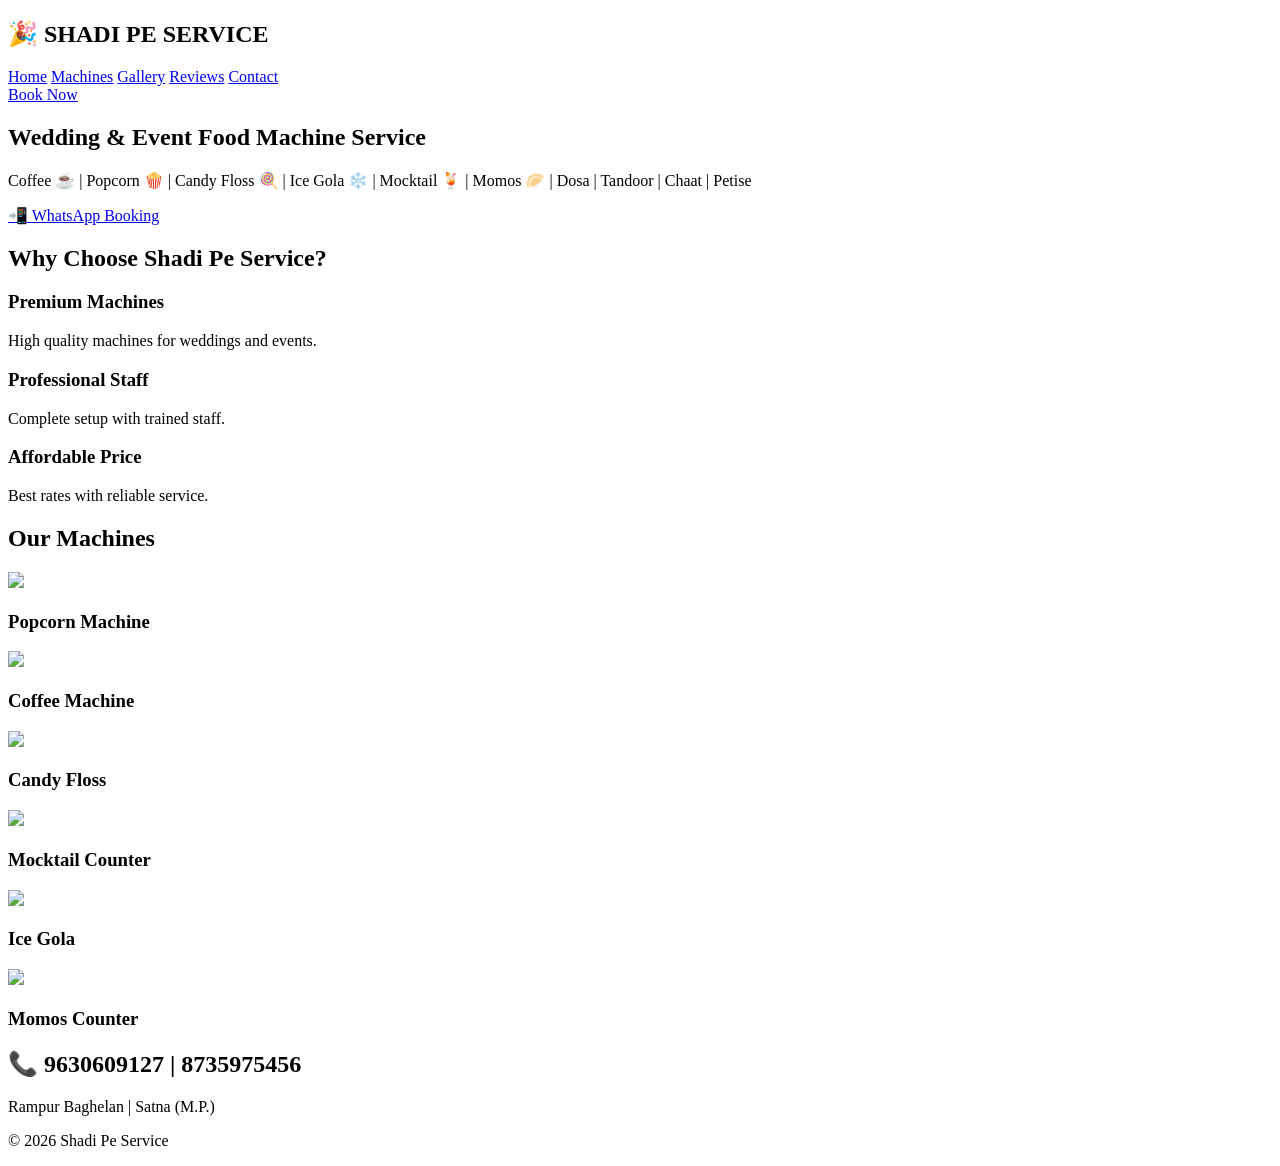
==== commit 34c50378: "Create index.html for Shadi Pe Service website Initial creation of the index.html file for Shadi Pe " ====
--- a/index.html
+++ b/index.html
@@ -1,49 +1,141 @@
-<!doctype html><html lang="hi"><head>
-<meta charset="utf-8"><meta name="viewport" content="width=device-width,initial-scale=1">
-<title>Shadi Pe Service | Food Machine & Event Service</title>
-<meta name="description" content="Shadi Pe Service, Rampur Baghelan, Satna (M.P.)">
-<style>
-:root{--m:#641b2a;--md:#380913;--g:#d7b65a;--gp:#f3d98e;--green:#16a34a;--bg:#fffaf3;--muted:#6f6365;--line:#e9ddd2}
-*{box-sizing:border-box}html{scroll-behavior:smooth}body{margin:0;font-family:system-ui,-apple-system,Segoe UI,Roboto,Arial,sans-serif;background:var(--bg);color:#2d2225}
-a{text-decoration:none;color:inherit}.wrap{width:min(1120px,92%);margin:auto}
-.top{background:var(--md);color:#fff;font-size:.9rem}.top .wrap{display:flex;justify-content:space-between;gap:10px;padding:8px 0;flex-wrap:wrap}
-header{position:sticky;top:0;z-index:20;background:rgba(255,255,255,.97);backdrop-filter:blur(8px);border-bottom:1px solid var(--line)}
-.nav{display:flex;align-items:center;justify-content:space-between;gap:12px;padding:12px 0}.brand{display:flex;align-items:center;gap:10px}.logo{width:50px;height:50px;border-radius:16px;background:linear-gradient(145deg,var(--gp),var(--g));display:grid;place-items:center;color:var(--md);font-weight:1000}
-.brand b{display:block;color:var(--m);font-size:1.06rem}.brand small{color:var(--muted)}.navlinks{display:flex;gap:18px;color:var(--m);font-weight:750}
-.hero{background:linear-gradient(120deg,var(--md),var(--m));color:#fff}.hero .wrap{padding:68px 0 76px}
-.pill{display:inline-block;padding:8px 12px;border:1px solid rgba(255,255,255,.23);border-radius:999px;font-weight:800}h1{font-size:clamp(2.4rem,6vw,5rem);line-height:.98;margin:18px 0;max-width:900px}.accent{color:var(--gp)}.hero p{max-width:760px;color:#f5e6cc;line-height:1.7}
-.row{display:flex;gap:10px;flex-wrap:wrap;margin-top:20px}.btn{display:inline-flex;align-items:center;justify-content:center;padding:11px 15px;border-radius:13px;font-weight:850}.green{background:var(--green);color:#fff}.gold{background:linear-gradient(145deg,var(--gp),var(--g));color:var(--md)}.outline{background:#fff;color:var(--m);border:1px solid #e2d1c2}
-section{padding:64px 0}h2{margin:0;color:var(--m);font-size:clamp(1.9rem,3vw,2.5rem)}.lead{color:var(--muted);margin-top:6px}
-.grid{display:grid;grid-template-columns:repeat(3,minmax(0,1fr));gap:20px;margin-top:26px}.card{background:#fff;border:1px solid var(--line);border-radius:20px;overflow:hidden;box-shadow:0 12px 28px rgba(55,15,22,.08)}.card>img{width:100%;aspect-ratio:1.15/1;object-fit:cover;background:#eee}
-.body{padding:18px}.tag{font-size:.72rem;letter-spacing:.08em;color:#9c7418;font-weight:900}.body h3{margin:6px 0;color:var(--m);font-size:1.22rem}.body p{margin:0 0 14px;color:var(--muted);line-height:1.5}
-.features{display:grid;grid-template-columns:repeat(4,1fr);gap:14px;margin-top:22px}.feature,.contact{background:#fff;border:1px solid var(--line);border-radius:18px;padding:20px}.feature strong,.contact strong{display:block;color:var(--m);margin:6px 0 3px}.feature span,.contact span{color:var(--muted);font-size:.92rem}
-.booking{background:linear-gradient(135deg,var(--md),var(--m));color:#fff;border-radius:26px;padding:28px}.booking h2{color:#fff}.booking p{color:#f1ddc2}
-.contact-grid{display:grid;grid-template-columns:repeat(3,1fr);gap:15px;margin-top:22px}footer{background:#201318;color:#fff;padding:32px 0}footer h3{color:var(--g);margin:0}footer p{color:#d7c8c5}
-.float{position:fixed;right:16px;bottom:16px;width:58px;height:58px;border-radius:50%;display:grid;place-items:center;background:var(--green);color:#fff;font-size:24px;z-index:50}
-@media(max-width:900px){.grid{grid-template-columns:repeat(2,1fr)}.features{grid-template-columns:repeat(2,1fr)}.contact-grid{grid-template-columns:1fr 1fr}.navlinks{display:none}}
-@media(max-width:600px){.grid,.features,.contact-grid{grid-template-columns:1fr}.hero .wrap{padding:55px 0 64px}}
-</style></head><body>
-<div class="top"><div class="wrap"><span>📍 Rampur Baghelan, Satna (M.P.)</span><span>📞 9630609127 | 8735975456</span></div></div>
-<header><div class="wrap nav"><a class="brand" href="#"><div class="logo">SPS</div><div><b>Shadi Pe Service</b><small>Food Machine & Event Service</small></div></a>
-<nav class="navlinks"><a href="#machines">Machines</a><a href="#why">Why Us</a><a href="#contact">Contact</a></nav>
-<a class="btn green" href="https://wa.me/919630609127" target="_blank">WhatsApp</a></div></header>
-<section class="hero"><div class="wrap"><div class="pill">✨ Premium Food Machines On Rent</div>
-<h1>शादी, पार्टी और हर इवेंट के लिए <span class="accent">Shadi Pe Service</span></h1>
-<p>Popcorn, Candy Floss, Coffee, Mocktail, Ice Gola, Petise, Momos, Masala Chakki, Dosa, Tandoor और Chaat की मशीनें और काउंटर उपलब्ध।</p>
-<div class="row"><a class="btn green" href="https://wa.me/919630609127?text=Namaste%20Shadi%20Pe%20Service%2C%20mujhe%20booking%20aur%20availability%20ki%20jankari%20chahiye." target="_blank">🟢 Book on WhatsApp</a><a class="btn gold" href="tel:+919630609127">📞 Call Now</a></div>
-</div></section>
-<section id="machines"><div class="wrap"><h2>हमारी सभी मशीनें</h2><div class="lead">फोटो देखें और अपनी पसंद की मशीन की बुकिंग/रेट पूछें।</div><div class="grid"><article class="card"><img src="[data-uri]" alt="Popcorn Machine"><div class="body"><div class="tag">🍿 SHADI PE SERVICE</div><h3>Popcorn Machine</h3><p>Fresh popcorn live counter for weddings, birthdays and events.</p><div class="row"><a class="btn green" href="https://wa.me/919630609127?text=नमस्ते Shadi Pe Service, मुझे Popcorn Machine की उपलब्धता और रेट की जानकारी चाहिए।" target="_blank">Book on WhatsApp</a><a class="btn outline" href="tel:+919630609127">Call</a></div></div></article><article class="card"><img src="[data-uri]" alt="Candy Floss Machine"><div class="body"><div class="tag">🍭 SHADI PE SERVICE</div><h3>Candy Floss Machine</h3><p>Colorful cotton candy setup for kids and family events.</p><div class="row"><a class="btn green" href="https://wa.me/919630609127?text=नमस्ते Shadi Pe Service, मुझे Candy Floss Machine की उपलब्धता और रेट की जानकारी चाहिए।" target="_blank">Book on WhatsApp</a><a class="btn outline" href="tel:+919630609127">Call</a></div></div></article><article class="card"><img src="[data-uri]" alt="Coffee Machine"><div class="body"><div class="tag">☕ SHADI PE SERVICE</div><h3>Coffee Machine</h3><p>Hot coffee service with a professional event setup.</p><div class="row"><a class="btn green" href="https://wa.me/919630609127?text=नमस्ते Shadi Pe Service, मुझे Coffee Machine की उपलब्धता और रेट की जानकारी चाहिए।" target="_blank">Book on WhatsApp</a><a class="btn outline" href="tel:+919630609127">Call</a></div></div></article><article class="card"><img src="[data-uri]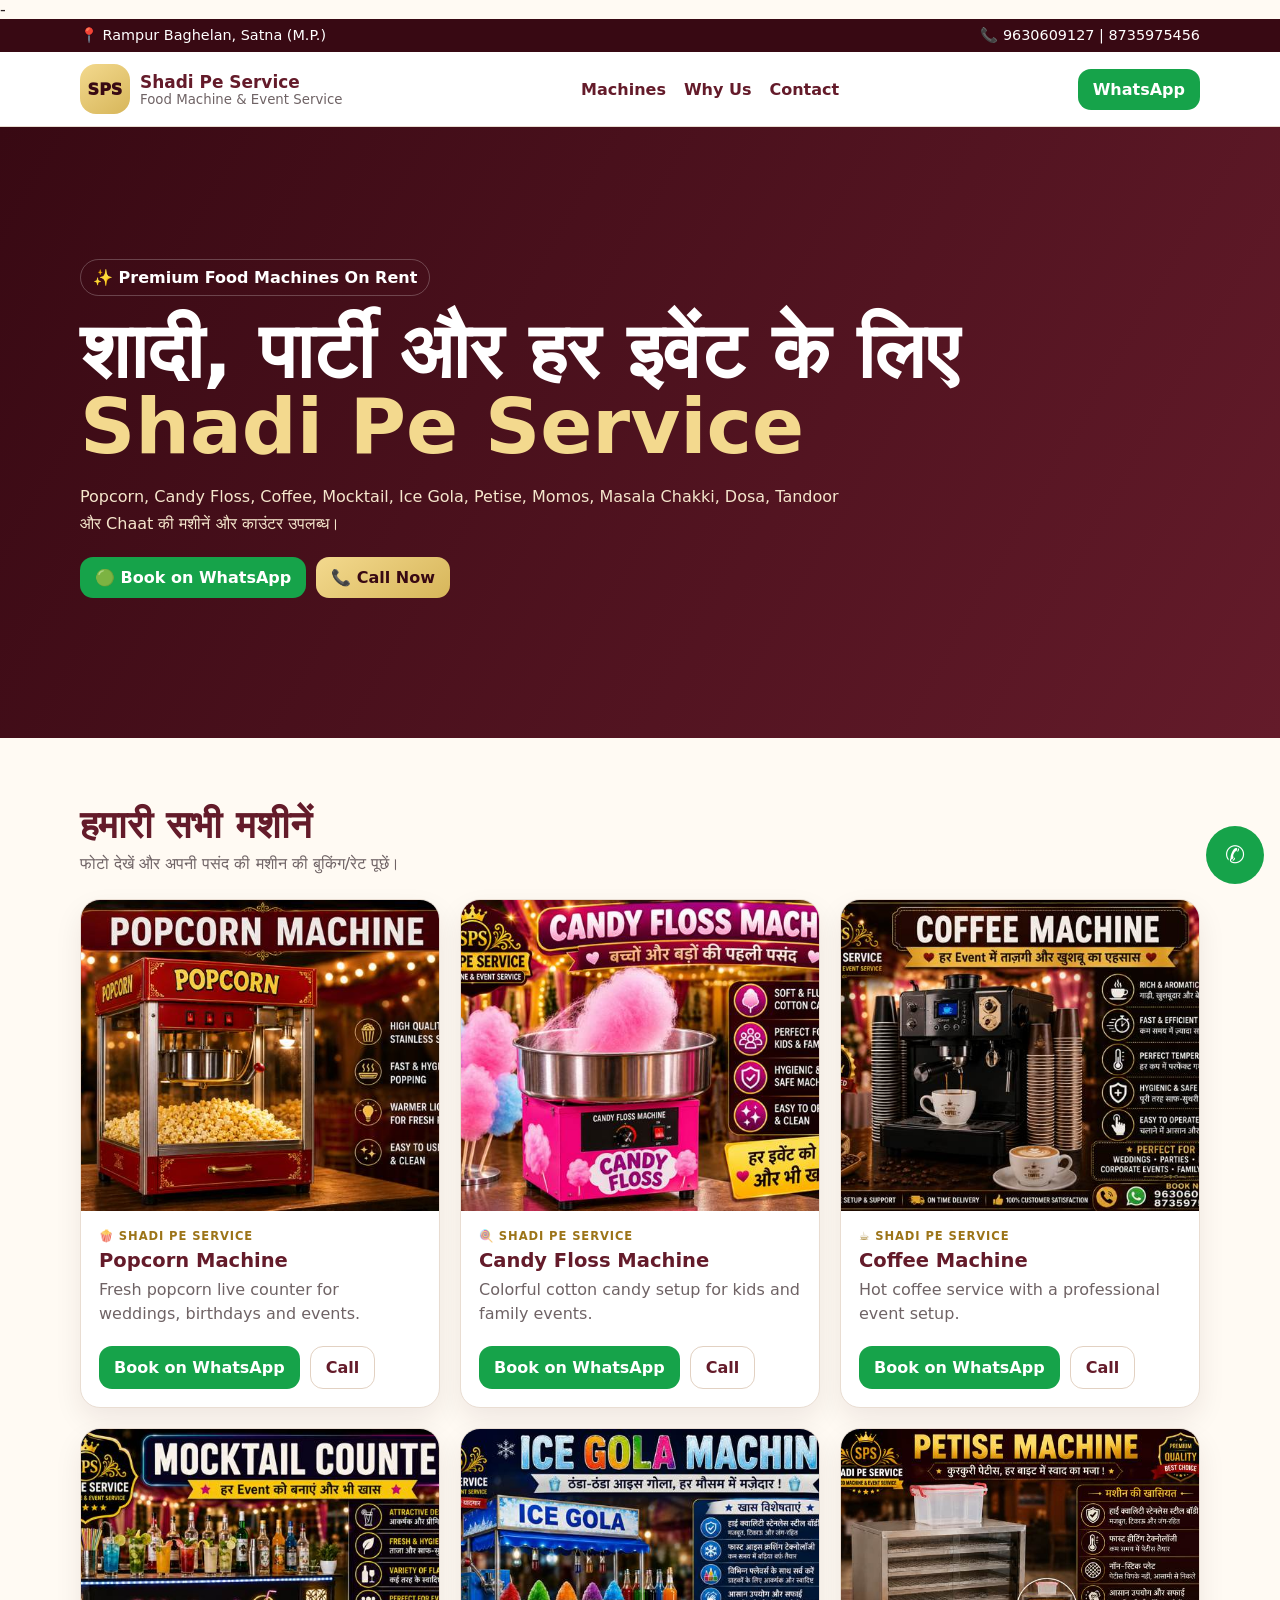
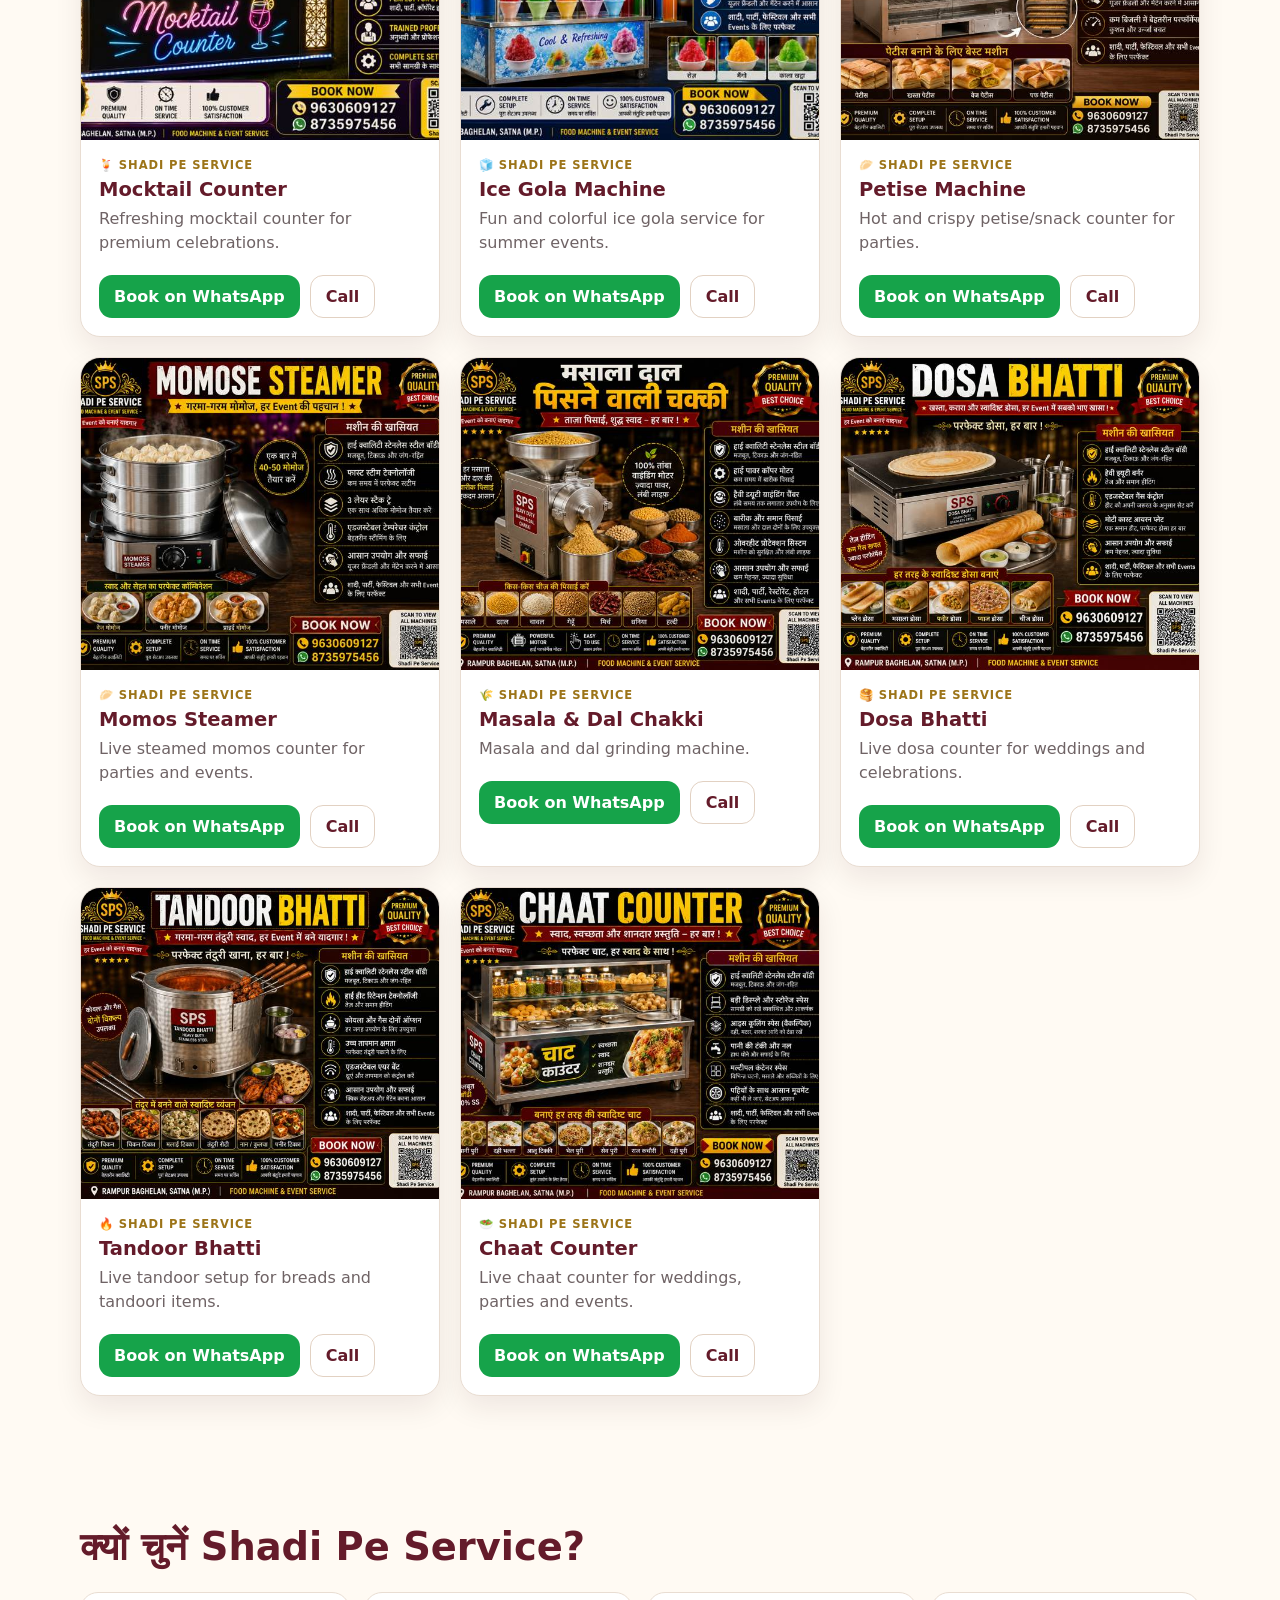
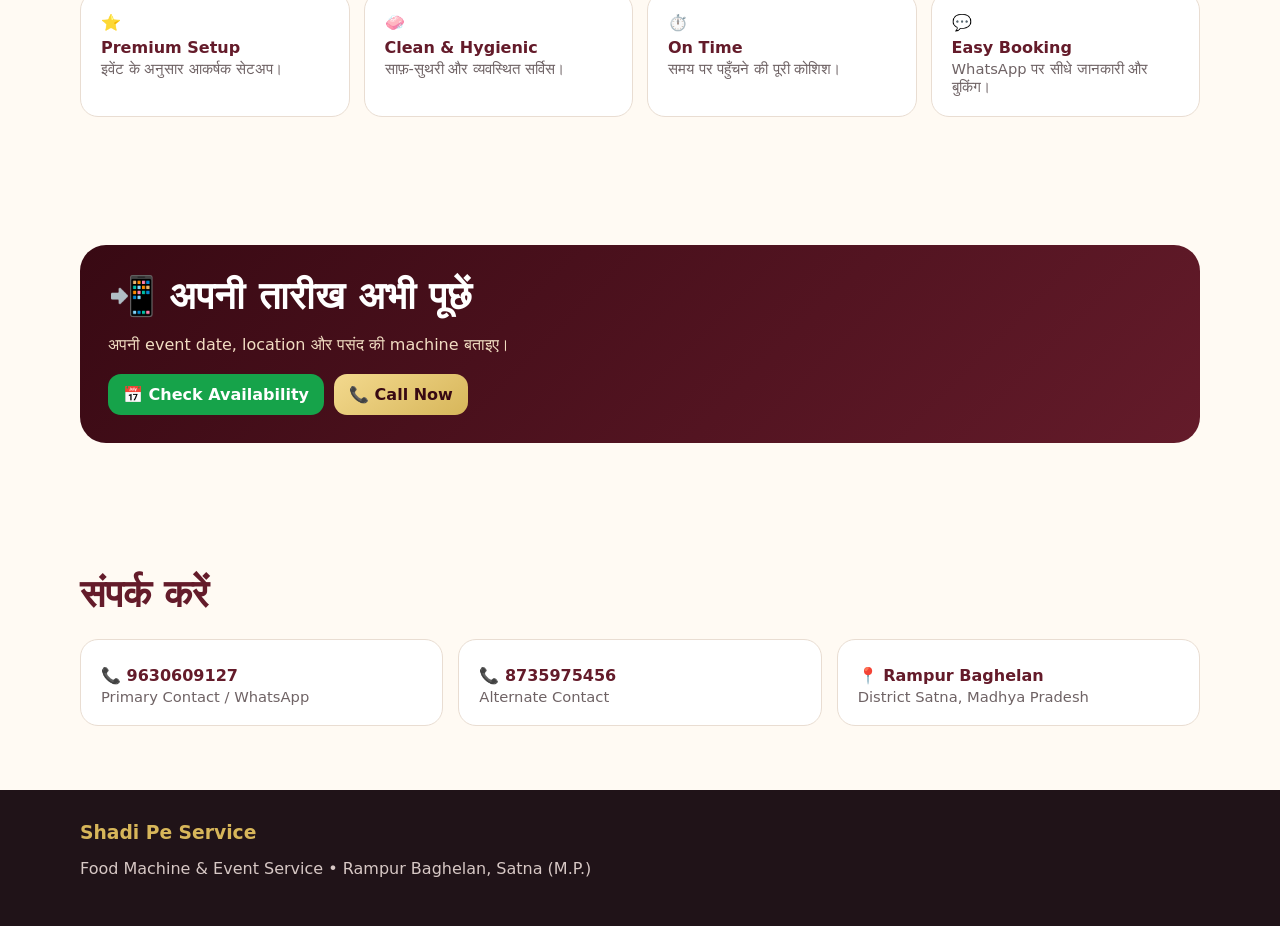
==== commit b525ea80: "Rename index.html-v1 to index.html" ====
--- a/index.html
+++ b/index.html
@@ -1,141 +1,49 @@
-<!DOCTYPE html>
-<html lang="hi">
-<head>
-  <meta charset="UTF-8">
-  <meta name="viewport" content="width=device-width, initial-scale=1.0">
-  <title>Shadi Pe Service | Food Machine & Event Service</title>
-
-  <link rel="stylesheet" href="style.css">
-
-  <link rel="preconnect" href="https://fonts.googleapis.com">
-  <link rel="preconnect" href="https://fonts.gstatic.com" crossorigin>
-  <link href="https://fonts.googleapis.com/css2?family=Poppins:wght@300;400;600;700&display=swap" rel="stylesheet">
-</head>
-
-<body>
-
-<header class="header">
-
-<div class="logo">
-    <h2>🎉 SHADI PE SERVICE</h2>
-</div>
-
-<nav>
-
-<a href="#home">Home</a>
-<a href="#machines">Machines</a>
-<a href="#gallery">Gallery</a>
-<a href="#reviews">Reviews</a>
-<a href="#contact">Contact</a>
-
-</nav>
-
-<a href="https://wa.me/919630609127" class="book-btn">
-Book Now
-</a>
-
-</header>
-
-<section class="hero" id="home">
-
-<div class="overlay">
-
-<h1>
-Wedding & Event Food Machine Service
-</h1>
-
-<p>
-
-Coffee ☕ | Popcorn 🍿 | Candy Floss 🍭 | Ice Gola ❄️ | Mocktail 🍹 | Momos 🥟 | Dosa | Tandoor | Chaat | Petise
-
-</p>
-
-<a href="https://wa.me/919630609127" class="hero-btn">
-
-📲 WhatsApp Booking
-
-</a>
-
-</div>
-
-</section>
-
-<section class="about">
-
-<h2>Why Choose Shadi Pe Service?</h2>
-
-<div class="features">
-
-<div class="card">
-<h3>Premium Machines</h3>
-<p>High quality machines for weddings and events.</p>
-</div>
-
-<div class="card">
-<h3>Professional Staff</h3>
-<p>Complete setup with trained staff.</p>
-</div>
-
-<div class="card">
-<h3>Affordable Price</h3>
-<p>Best rates with reliable service.</p>
-</div>
-
-</div>
-
-</section>
-
-<section id="machines">
-
-<h2 class="title">Our Machines</h2>
-
-<div class="machine-grid">
-
-<div class="machine">
-<img src="images/popcorn.jpg">
-<h3>Popcorn Machine</h3>
-</div>
-
-<div class="machine">
-<img src="images/coffee.jpg">
-<h3>Coffee Machine</h3>
-</div>
-
-<div class="machine">
-<img src="images/candy.jpg">
-<h3>Candy Floss</h3>
-</div>
-
-<div class="machine">
-<img src="images/mocktail.jpg">
-<h3>Mocktail Counter</h3>
-</div>
-
-<div class="machine">
-<img src="images/gola.jpg">
-<h3>Ice Gola</h3>
-</div>
-
-<div class="machine">
-<img src="images/momos.jpg">
-<h3>Momos Counter</h3>
-</div>
-
-</div>
-
-</section>
-
-<footer>
-
-<h2>📞 9630609127 | 8735975456</h2>
-
-<p>Rampur Baghelan | Satna (M.P.)</p>
-
-<p>© 2026 Shadi Pe Service</p>
-
-</footer>
-
-<script src="script.js"></script>
-
-</body>
-</html>
+-<!doctype html><html lang="hi"><head>
+<meta charset="utf-8"><meta name="viewport" content="width=device-width,initial-scale=1">
+<title>Shadi Pe Service | Food Machine & Event Service</title>
+<meta name="description" content="Shadi Pe Service, Rampur Baghelan, Satna (M.P.)">
+<style>
+:root{--m:#641b2a;--md:#380913;--g:#d7b65a;--gp:#f3d98e;--green:#16a34a;--bg:#fffaf3;--muted:#6f6365;--line:#e9ddd2}
+*{box-sizing:border-box}html{scroll-behavior:smooth}body{margin:0;font-family:system-ui,-apple-system,Segoe UI,Roboto,Arial,sans-serif;background:var(--bg);color:#2d2225}
+a{text-decoration:none;color:inherit}.wrap{width:min(1120px,92%);margin:auto}
+.top{background:var(--md);color:#fff;font-size:.9rem}.top .wrap{display:flex;justify-content:space-between;gap:10px;padding:8px 0;flex-wrap:wrap}
+header{position:sticky;top:0;z-index:20;background:rgba(255,255,255,.97);backdrop-filter:blur(8px);border-bottom:1px solid var(--line)}
+.nav{display:flex;align-items:center;justify-content:space-between;gap:12px;padding:12px 0}.brand{display:flex;align-items:center;gap:10px}.logo{width:50px;height:50px;border-radius:16px;background:linear-gradient(145deg,var(--gp),var(--g));display:grid;place-items:center;color:var(--md);font-weight:1000}
+.brand b{display:block;color:var(--m);font-size:1.06rem}.brand small{color:var(--muted)}.navlinks{display:flex;gap:18px;color:var(--m);font-weight:750}
+.hero{background:linear-gradient(120deg,var(--md),var(--m));color:#fff}.hero .wrap{padding:68px 0 76px}
+.pill{display:inline-block;padding:8px 12px;border:1px solid rgba(255,255,255,.23);border-radius:999px;font-weight:800}h1{font-size:clamp(2.4rem,6vw,5rem);line-height:.98;margin:18px 0;max-width:900px}.accent{color:var(--gp)}.hero p{max-width:760px;color:#f5e6cc;line-height:1.7}
+.row{display:flex;gap:10px;flex-wrap:wrap;margin-top:20px}.btn{display:inline-flex;align-items:center;justify-content:center;padding:11px 15px;border-radius:13px;font-weight:850}.green{background:var(--green);color:#fff}.gold{background:linear-gradient(145deg,var(--gp),var(--g));color:var(--md)}.outline{background:#fff;color:var(--m);border:1px solid #e2d1c2}
+section{padding:64px 0}h2{margin:0;color:var(--m);font-size:clamp(1.9rem,3vw,2.5rem)}.lead{color:var(--muted);margin-top:6px}
+.grid{display:grid;grid-template-columns:repeat(3,minmax(0,1fr));gap:20px;margin-top:26px}.card{background:#fff;border:1px solid var(--line);border-radius:20px;overflow:hidden;box-shadow:0 12px 28px rgba(55,15,22,.08)}.card>img{width:100%;aspect-ratio:1.15/1;object-fit:cover;background:#eee}
+.body{padding:18px}.tag{font-size:.72rem;letter-spacing:.08em;color:#9c7418;font-weight:900}.body h3{margin:6px 0;color:var(--m);font-size:1.22rem}.body p{margin:0 0 14px;color:var(--muted);line-height:1.5}
+.features{display:grid;grid-template-columns:repeat(4,1fr);gap:14px;margin-top:22px}.feature,.contact{background:#fff;border:1px solid var(--line);border-radius:18px;padding:20px}.feature strong,.contact strong{display:block;color:var(--m);margin:6px 0 3px}.feature span,.contact span{color:var(--muted);font-size:.92rem}
+.booking{background:linear-gradient(135deg,var(--md),var(--m));color:#fff;border-radius:26px;padding:28px}.booking h2{color:#fff}.booking p{color:#f1ddc2}
+.contact-grid{display:grid;grid-template-columns:repeat(3,1fr);gap:15px;margin-top:22px}footer{background:#201318;color:#fff;padding:32px 0}footer h3{color:var(--g);margin:0}footer p{color:#d7c8c5}
+.float{position:fixed;right:16px;bottom:16px;width:58px;height:58px;border-radius:50%;display:grid;place-items:center;background:var(--green);color:#fff;font-size:24px;z-index:50}
+@media(max-width:900px){.grid{grid-template-columns:repeat(2,1fr)}.features{grid-template-columns:repeat(2,1fr)}.contact-grid{grid-template-columns:1fr 1fr}.navlinks{display:none}}
+@media(max-width:600px){.grid,.features,.contact-grid{grid-template-columns:1fr}.hero .wrap{padding:55px 0 64px}}
+</style></head><body>
+<div class="top"><div class="wrap"><span>📍 Rampur Baghelan, Satna (M.P.)</span><span>📞 9630609127 | 8735975456</span></div></div>
+<header><div class="wrap nav"><a class="brand" href="#"><div class="logo">SPS</div><div><b>Shadi Pe Service</b><small>Food Machine & Event Service</small></div></a>
+<nav class="navlinks"><a href="#machines">Machines</a><a href="#why">Why Us</a><a href="#contact">Contact</a></nav>
+<a class="btn green" href="https://wa.me/919630609127" target="_blank">WhatsApp</a></div></header>
+<section class="hero"><div class="wrap"><div class="pill">✨ Premium Food Machines On Rent</div>
+<h1>शादी, पार्टी और हर इवेंट के लिए <span class="accent">Shadi Pe Service</span></h1>
+<p>Popcorn, Candy Floss, Coffee, Mocktail, Ice Gola, Petise, Momos, Masala Chakki, Dosa, Tandoor और Chaat की मशीनें और काउंटर उपलब्ध।</p>
+<div class="row"><a class="btn green" href="https://wa.me/919630609127?text=Namaste%20Shadi%20Pe%20Service%2C%20mujhe%20booking%20aur%20availability%20ki%20jankari%20chahiye." target="_blank">🟢 Book on WhatsApp</a><a class="btn gold" href="tel:+919630609127">📞 Call Now</a></div>
+</div></section>
+<section id="machines"><div class="wrap"><h2>हमारी सभी मशीनें</h2><div class="lead">फोटो देखें और अपनी पसंद की मशीन की बुकिंग/रेट पूछें।</div><div class="grid"><article class="card"><img src="[data-uri]" alt="Popcorn Machine"><div class="body"><div class="tag">🍿 SHADI PE SERVICE</div><h3>Popcorn Machine</h3><p>Fresh popcorn live counter for weddings, birthdays and events.</p><div class="row"><a class="btn green" href="https://wa.me/919630609127?text=नमस्ते Shadi Pe Service, मुझे Popcorn Machine की उपलब्धता और रेट की जानकारी चाहिए।" target="_blank">Book on WhatsApp</a><a class="btn outline" href="tel:+919630609127">Call</a></div></div></article><article class="card"><img src="[data-uri]" alt="Candy Floss Machine"><div class="body"><div class="tag">🍭 SHADI PE SERVICE</div><h3>Candy Floss Machine</h3><p>Colorful cotton candy setup for kids and family events.</p><div class="row"><a class="btn green" href="https://wa.me/919630609127?text=नमस्ते Shadi Pe Service, मुझे Candy Floss Machine की उपलब्धता और रेट की जानकारी चाहिए।" target="_blank">Book on WhatsApp</a><a class="btn outline" href="tel:+919630609127">Call</a></div></div></article><article class="card"><img src="[data-uri]" alt="Coffee Machine"><div class="body"><div class="tag">☕ SHADI PE SERVICE</div><h3>Coffee Machine</h3><p>Hot coffee service with a professional event setup.</p><div class="row"><a class="btn green" href="https://wa.me/919630609127?text=नमस्ते Shadi Pe Service, मुझे Coffee Machine की उपलब्धता और रेट की जानकारी चाहिए।" target="_blank">Book on WhatsApp</a><a class="btn outline" href="tel:+919630609127">Call</a></div></div></article><article class="card"><img src="[data-uri]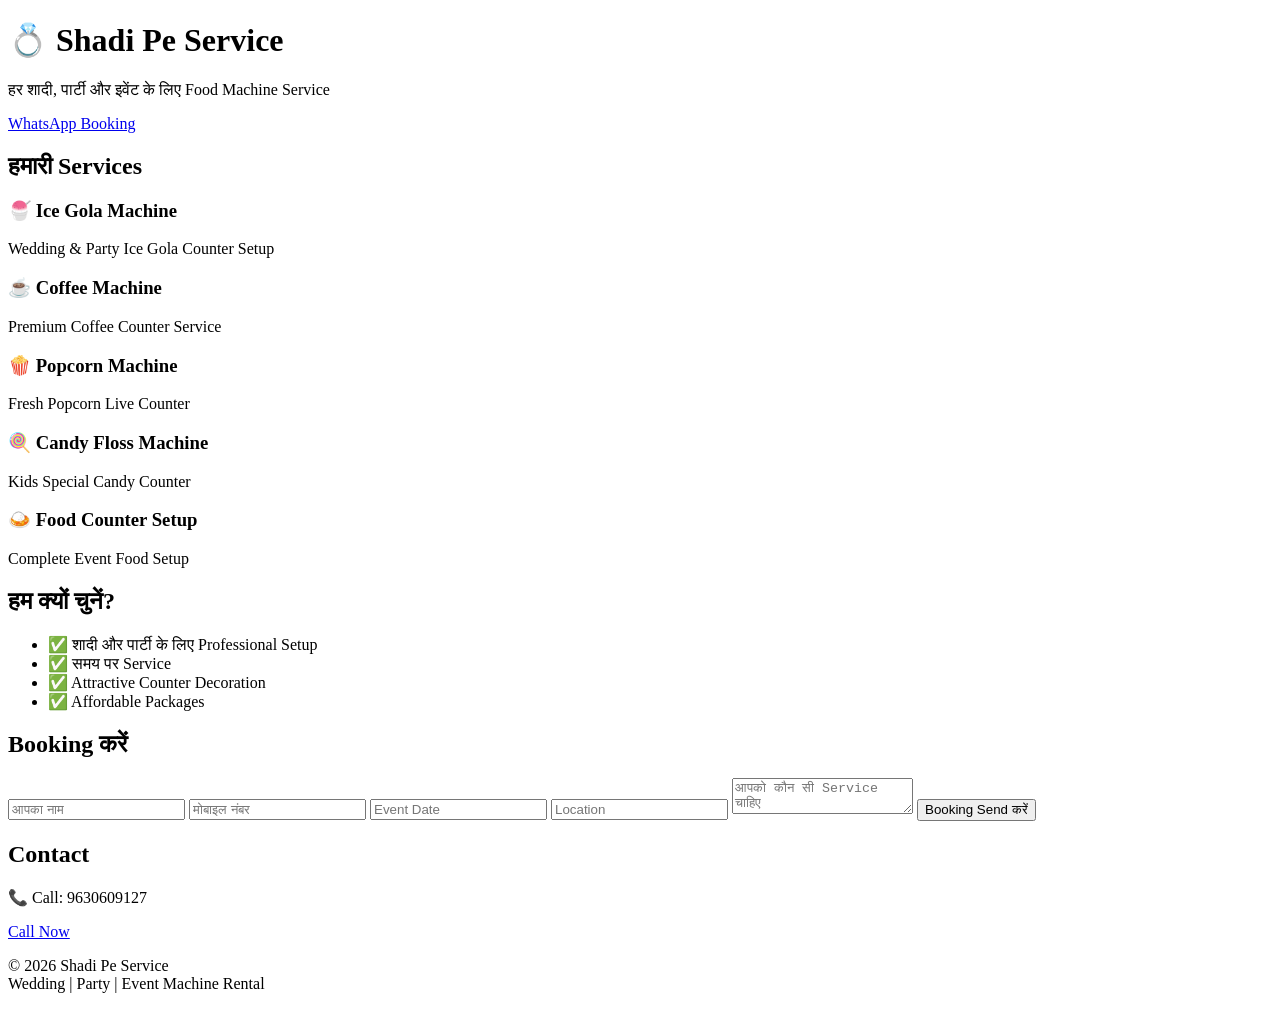
==== commit a3abd42d: "Add initial HTML structure for Shadi Pe Service" ====
--- a/index.html
+++ b/index.html
@@ -1,49 +1,121 @@
--<!doctype html><html lang="hi"><head>
-<meta charset="utf-8"><meta name="viewport" content="width=device-width,initial-scale=1">
+<!DOCTYPE html>
+<html lang="hi">
+<head>
+<meta charset="UTF-8">
+<meta name="viewport" content="width=device-width, initial-scale=1.0">
+
 <title>Shadi Pe Service | Food Machine & Event Service</title>
-<meta name="description" content="Shadi Pe Service, Rampur Baghelan, Satna (M.P.)">
-<style>
-:root{--m:#641b2a;--md:#380913;--g:#d7b65a;--gp:#f3d98e;--green:#16a34a;--bg:#fffaf3;--muted:#6f6365;--line:#e9ddd2}
-*{box-sizing:border-box}html{scroll-behavior:smooth}body{margin:0;font-family:system-ui,-apple-system,Segoe UI,Roboto,Arial,sans-serif;background:var(--bg);color:#2d2225}
-a{text-decoration:none;color:inherit}.wrap{width:min(1120px,92%);margin:auto}
-.top{background:var(--md);color:#fff;font-size:.9rem}.top .wrap{display:flex;justify-content:space-between;gap:10px;padding:8px 0;flex-wrap:wrap}
-header{position:sticky;top:0;z-index:20;background:rgba(255,255,255,.97);backdrop-filter:blur(8px);border-bottom:1px solid var(--line)}
-.nav{display:flex;align-items:center;justify-content:space-between;gap:12px;padding:12px 0}.brand{display:flex;align-items:center;gap:10px}.logo{width:50px;height:50px;border-radius:16px;background:linear-gradient(145deg,var(--gp),var(--g));display:grid;place-items:center;color:var(--md);font-weight:1000}
-.brand b{display:block;color:var(--m);font-size:1.06rem}.brand small{color:var(--muted)}.navlinks{display:flex;gap:18px;color:var(--m);font-weight:750}
-.hero{background:linear-gradient(120deg,var(--md),var(--m));color:#fff}.hero .wrap{padding:68px 0 76px}
-.pill{display:inline-block;padding:8px 12px;border:1px solid rgba(255,255,255,.23);border-radius:999px;font-weight:800}h1{font-size:clamp(2.4rem,6vw,5rem);line-height:.98;margin:18px 0;max-width:900px}.accent{color:var(--gp)}.hero p{max-width:760px;color:#f5e6cc;line-height:1.7}
-.row{display:flex;gap:10px;flex-wrap:wrap;margin-top:20px}.btn{display:inline-flex;align-items:center;justify-content:center;padding:11px 15px;border-radius:13px;font-weight:850}.green{background:var(--green);color:#fff}.gold{background:linear-gradient(145deg,var(--gp),var(--g));color:var(--md)}.outline{background:#fff;color:var(--m);border:1px solid #e2d1c2}
-section{padding:64px 0}h2{margin:0;color:var(--m);font-size:clamp(1.9rem,3vw,2.5rem)}.lead{color:var(--muted);margin-top:6px}
-.grid{display:grid;grid-template-columns:repeat(3,minmax(0,1fr));gap:20px;margin-top:26px}.card{background:#fff;border:1px solid var(--line);border-radius:20px;overflow:hidden;box-shadow:0 12px 28px rgba(55,15,22,.08)}.card>img{width:100%;aspect-ratio:1.15/1;object-fit:cover;background:#eee}
-.body{padding:18px}.tag{font-size:.72rem;letter-spacing:.08em;color:#9c7418;font-weight:900}.body h3{margin:6px 0;color:var(--m);font-size:1.22rem}.body p{margin:0 0 14px;color:var(--muted);line-height:1.5}
-.features{display:grid;grid-template-columns:repeat(4,1fr);gap:14px;margin-top:22px}.feature,.contact{background:#fff;border:1px solid var(--line);border-radius:18px;padding:20px}.feature strong,.contact strong{display:block;color:var(--m);margin:6px 0 3px}.feature span,.contact span{color:var(--muted);font-size:.92rem}
-.booking{background:linear-gradient(135deg,var(--md),var(--m));color:#fff;border-radius:26px;padding:28px}.booking h2{color:#fff}.booking p{color:#f1ddc2}
-.contact-grid{display:grid;grid-template-columns:repeat(3,1fr);gap:15px;margin-top:22px}footer{background:#201318;color:#fff;padding:32px 0}footer h3{color:var(--g);margin:0}footer p{color:#d7c8c5}
-.float{position:fixed;right:16px;bottom:16px;width:58px;height:58px;border-radius:50%;display:grid;place-items:center;background:var(--green);color:#fff;font-size:24px;z-index:50}
-@media(max-width:900px){.grid{grid-template-columns:repeat(2,1fr)}.features{grid-template-columns:repeat(2,1fr)}.contact-grid{grid-template-columns:1fr 1fr}.navlinks{display:none}}
-@media(max-width:600px){.grid,.features,.contact-grid{grid-template-columns:1fr}.hero .wrap{padding:55px 0 64px}}
-</style></head><body>
-<div class="top"><div class="wrap"><span>📍 Rampur Baghelan, Satna (M.P.)</span><span>📞 9630609127 | 8735975456</span></div></div>
-<header><div class="wrap nav"><a class="brand" href="#"><div class="logo">SPS</div><div><b>Shadi Pe Service</b><small>Food Machine & Event Service</small></div></a>
-<nav class="navlinks"><a href="#machines">Machines</a><a href="#why">Why Us</a><a href="#contact">Contact</a></nav>
-<a class="btn green" href="https://wa.me/919630609127" target="_blank">WhatsApp</a></div></header>
-<section class="hero"><div class="wrap"><div class="pill">✨ Premium Food Machines On Rent</div>
-<h1>शादी, पार्टी और हर इवेंट के लिए <span class="accent">Shadi Pe Service</span></h1>
-<p>Popcorn, Candy Floss, Coffee, Mocktail, Ice Gola, Petise, Momos, Masala Chakki, Dosa, Tandoor और Chaat की मशीनें और काउंटर उपलब्ध।</p>
-<div class="row"><a class="btn green" href="https://wa.me/919630609127?text=Namaste%20Shadi%20Pe%20Service%2C%20mujhe%20booking%20aur%20availability%20ki%20jankari%20chahiye." target="_blank">🟢 Book on WhatsApp</a><a class="btn gold" href="tel:+919630609127">📞 Call Now</a></div>
-</div></section>
-<section id="machines"><div class="wrap"><h2>हमारी सभी मशीनें</h2><div class="lead">फोटो देखें और अपनी पसंद की मशीन की बुकिंग/रेट पूछें।</div><div class="grid"><article class="card"><img src="[data-uri]" alt="Popcorn Machine"><div class="body"><div class="tag">🍿 SHADI PE SERVICE</div><h3>Popcorn Machine</h3><p>Fresh popcorn live counter for weddings, birthdays and events.</p><div class="row"><a class="btn green" href="https://wa.me/919630609127?text=नमस्ते Shadi Pe Service, मुझे Popcorn Machine की उपलब्धता और रेट की जानकारी चाहिए।" target="_blank">Book on WhatsApp</a><a class="btn outline" href="tel:+919630609127">Call</a></div></div></article><article class="card"><img src="[data-uri]" alt="Candy Floss Machine"><div class="body"><div class="tag">🍭 SHADI PE SERVICE</div><h3>Candy Floss Machine</h3><p>Colorful cotton candy setup for kids and family events.</p><div class="row"><a class="btn green" href="https://wa.me/919630609127?text=नमस्ते Shadi Pe Service, मुझे Candy Floss Machine की उपलब्धता और रेट की जानकारी चाहिए।" target="_blank">Book on WhatsApp</a><a class="btn outline" href="tel:+919630609127">Call</a></div></div></article><article class="card"><img src="[data-uri]" alt="Coffee Machine"><div class="body"><div class="tag">☕ SHADI PE SERVICE</div><h3>Coffee Machine</h3><p>Hot coffee service with a professional event setup.</p><div class="row"><a class="btn green" href="https://wa.me/919630609127?text=नमस्ते Shadi Pe Service, मुझे Coffee Machine की उपलब्धता और रेट की जानकारी चाहिए।" target="_blank">Book on WhatsApp</a><a class="btn outline" href="tel:+919630609127">Call</a></div></div></article><article class="card"><img src="[data-uri]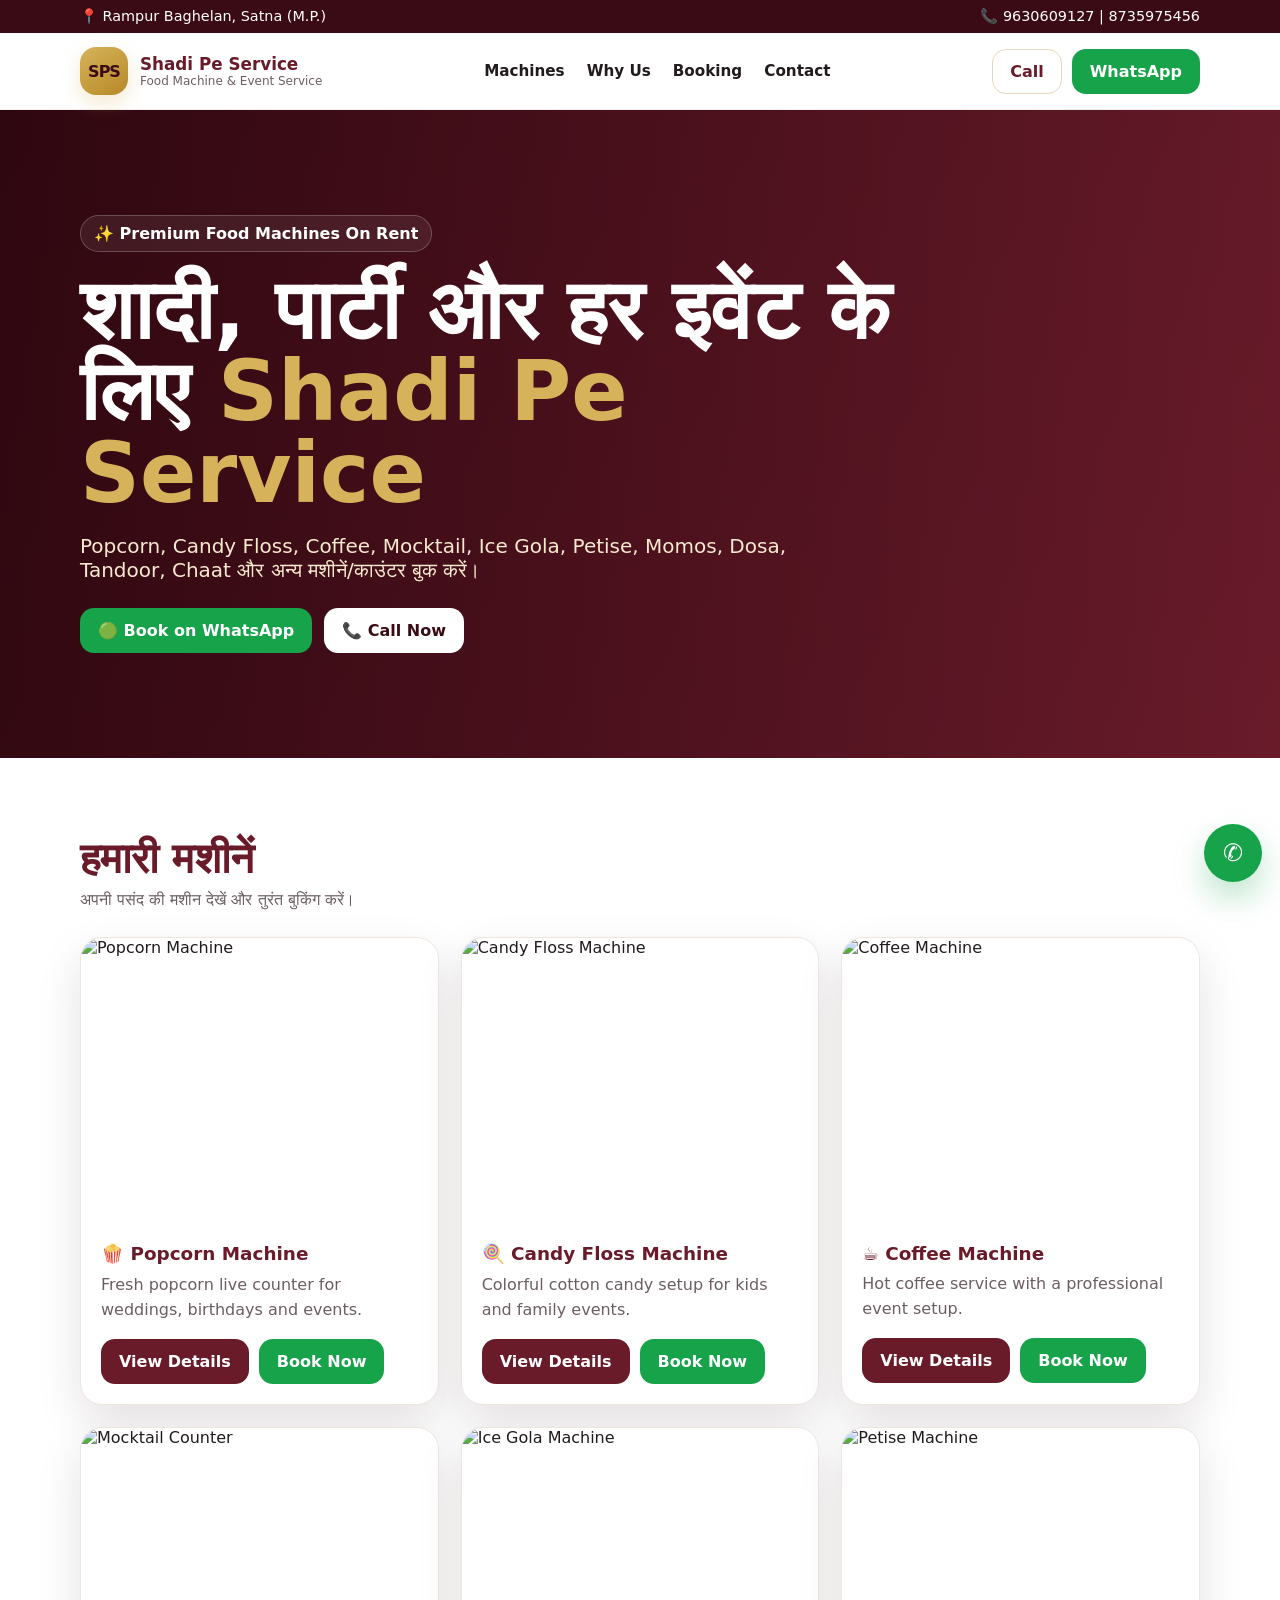
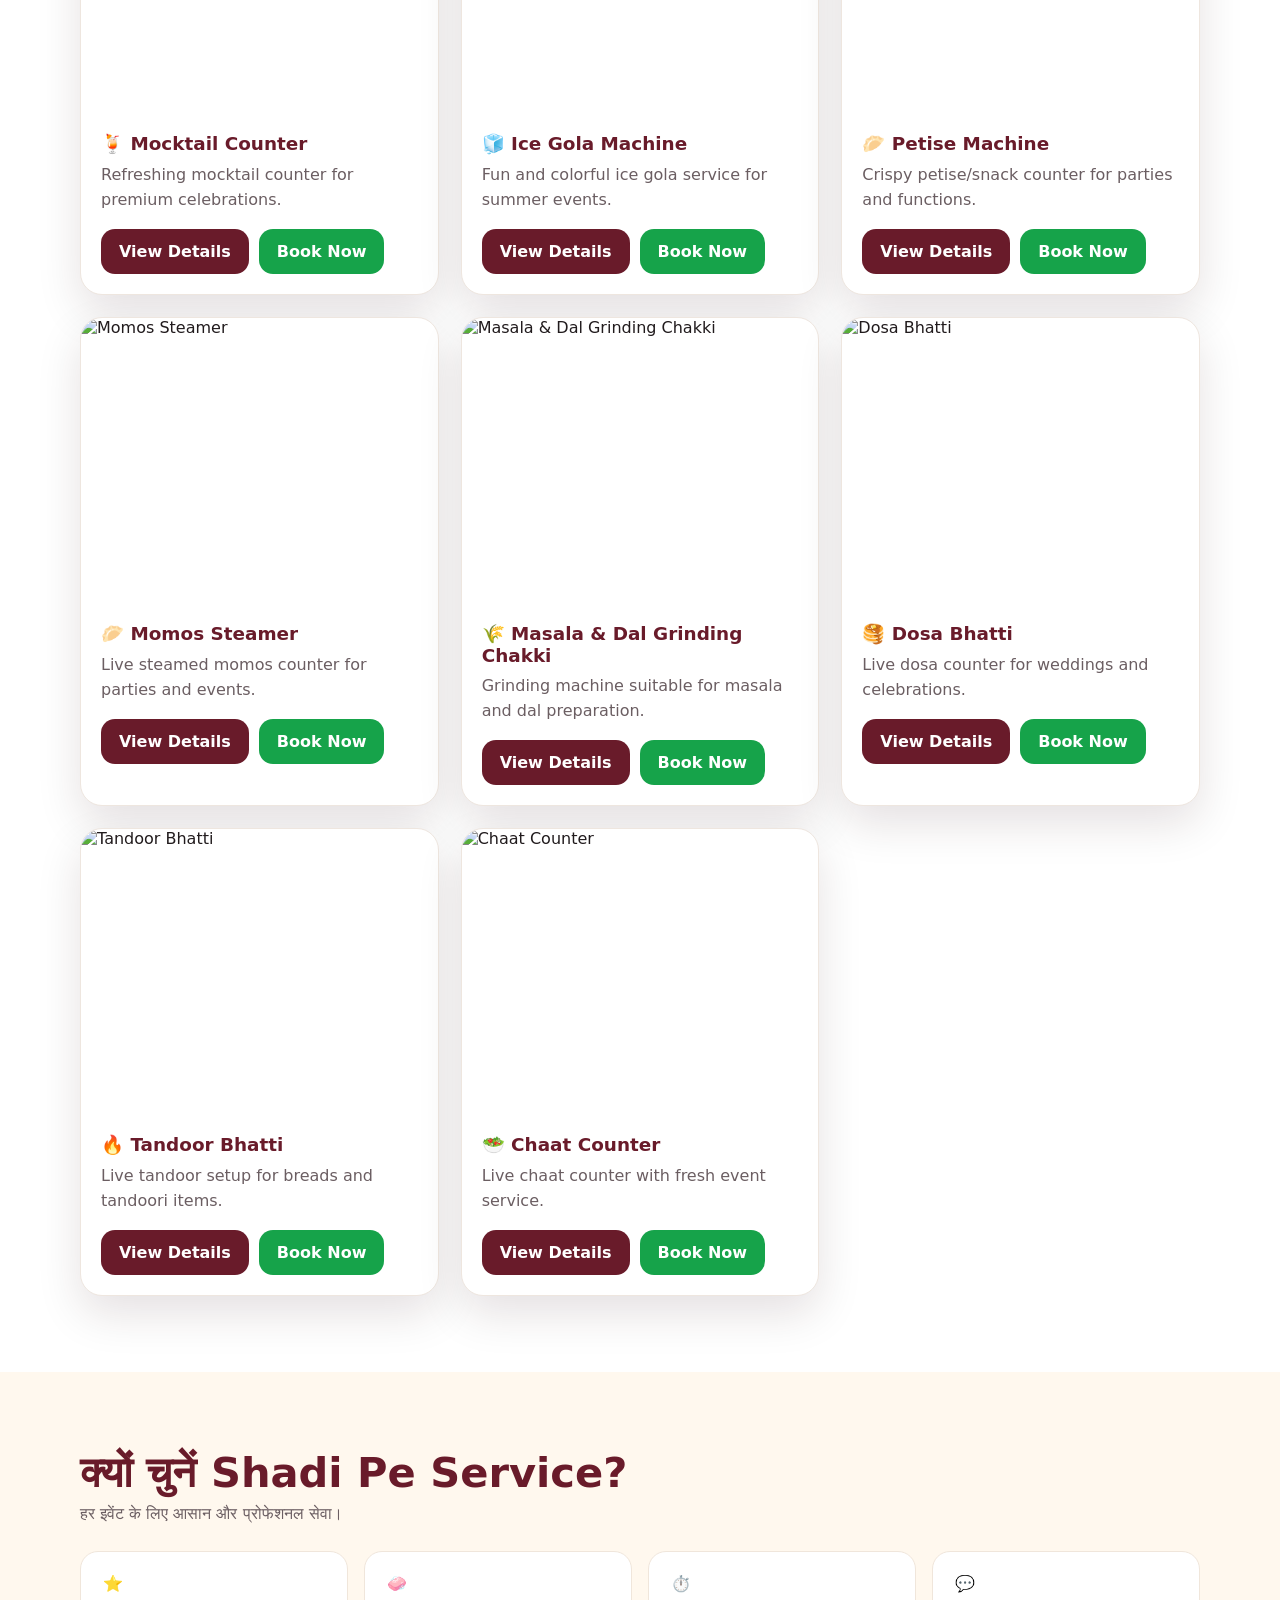
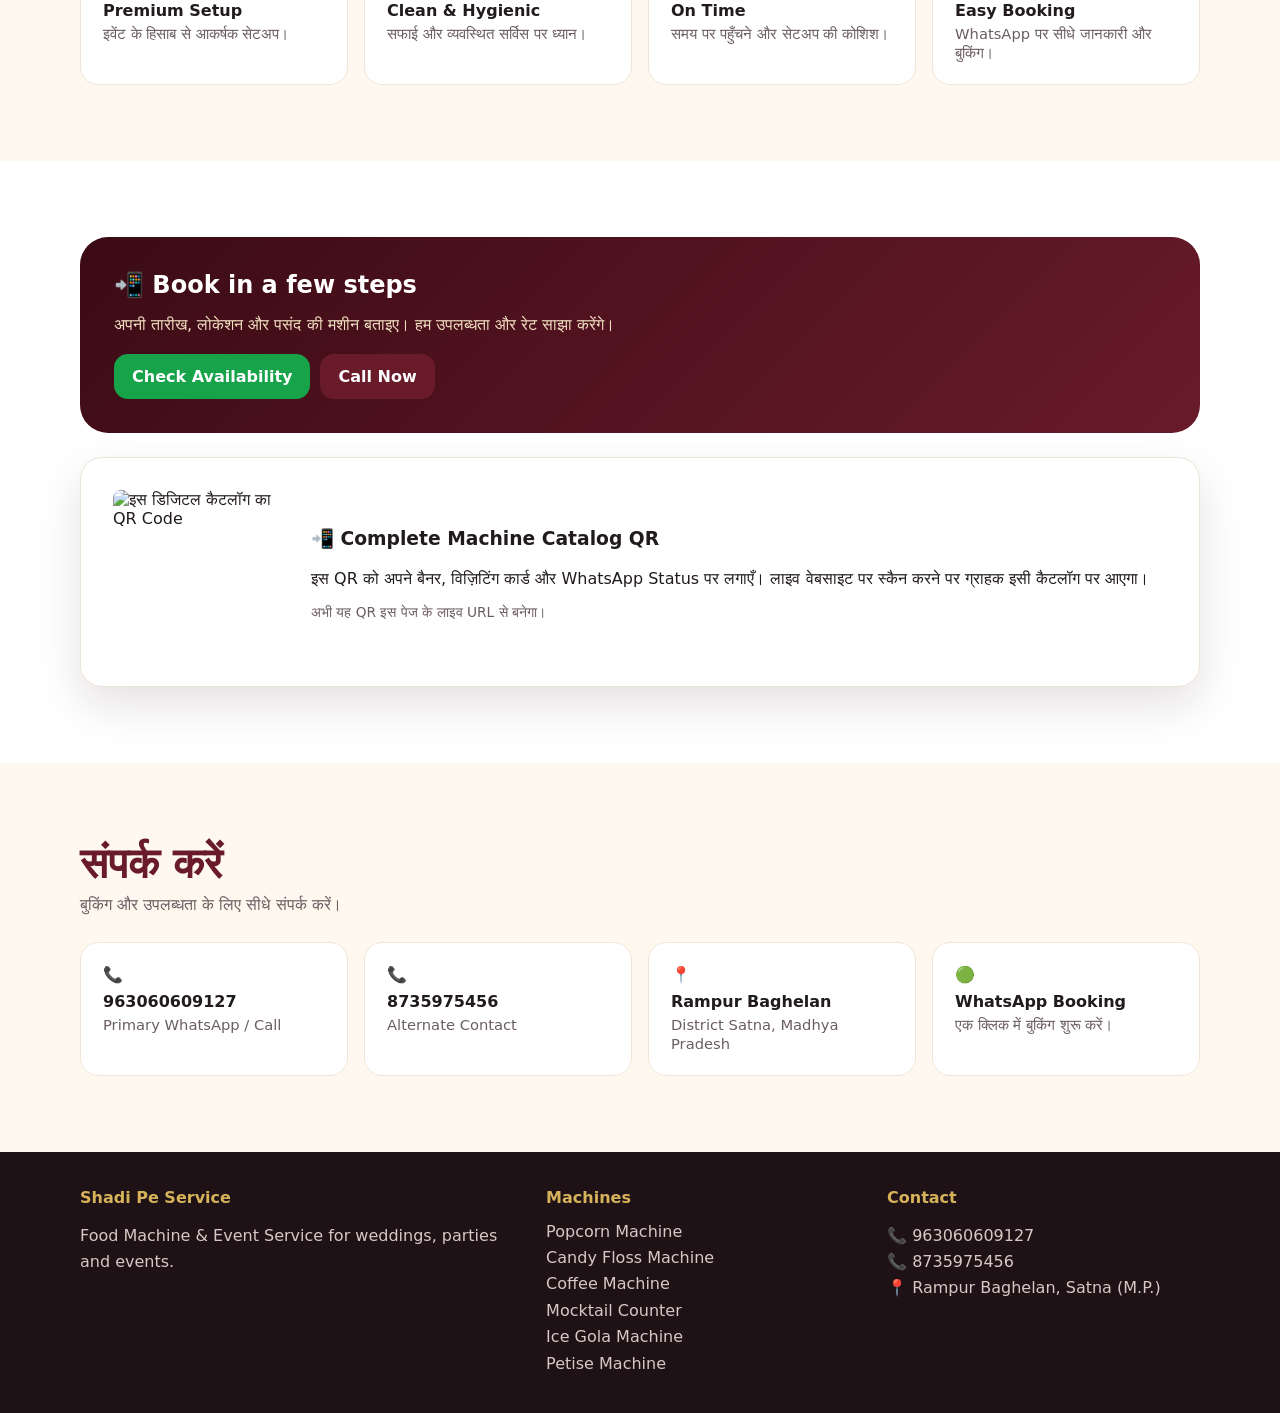
==== commit 5b7a574f: "Add files via upload" ====
--- a/index.html
+++ b/index.html
@@ -3,119 +3,241 @@
 <head>
 <meta charset="UTF-8">
 <meta name="viewport" content="width=device-width, initial-scale=1.0">
-
 <title>Shadi Pe Service | Food Machine & Event Service</title>
-
+<meta name="description" content="Shadi Pe Service – Food Machine & Event Service in Rampur Baghelan, Satna.">
 <link rel="stylesheet" href="style.css">
-
 </head>
-
 <body>
-
+<div class="topbar"><div class="container"><span>📍 Rampur Baghelan, Satna (M.P.)</span><span>📞 9630609127 | 8735975456</span></div></div>
 <header>
-<h1>💍 Shadi Pe Service</h1>
-<p>हर शादी, पार्टी और इवेंट के लिए Food Machine Service</p>
-
-<a href="https://wa.me/919630609127" class="btn">
-WhatsApp Booking
-</a>
-
+  <div class="container nav">
+    <a class="brand" href="index.html">
+      <div class="logo-mark">SPS</div>
+      <div><strong>Shadi Pe Service</strong><span>Food Machine & Event Service</span></div>
+    </a>
+    <nav class="navlinks">
+      <a href="#machines">Machines</a>
+      <a href="#why">Why Us</a>
+      <a href="#booking">Booking</a>
+      <a href="#contact">Contact</a>
+    </nav>
+    <div class="actions">
+      <a class="btn btn-outline" href="tel:+918735975456">Call</a>
+      <a class="btn btn-primary" data-wa="नमस्ते, मुझे Shadi Pe Service की मशीनों की बुकिंग और उपलब्धता की जानकारी चाहिए।">WhatsApp</a>
+    </div>
+  </div>
 </header>
 
-
-<section>
-<h2>हमारी Services</h2>
-
-<div class="cards">
-
-<div class="card">
-<h3>🍧 Ice Gola Machine</h3>
-<p>Wedding & Party Ice Gola Counter Setup</p>
-</div>
-
-<div class="card">
-<h3>☕ Coffee Machine</h3>
-<p>Premium Coffee Counter Service</p>
-</div>
-
-<div class="card">
-<h3>🍿 Popcorn Machine</h3>
-<p>Fresh Popcorn Live Counter</p>
-</div>
-
-<div class="card">
-<h3>🍭 Candy Floss Machine</h3>
-<p>Kids Special Candy Counter</p>
-</div>
-
-<div class="card">
-<h3>🍛 Food Counter Setup</h3>
-<p>Complete Event Food Setup</p>
-</div>
-
-</div>
-</section>
-
-
-<section>
-<h2>हम क्यों चुनें?</h2>
-
-<ul>
-<li>✅ शादी और पार्टी के लिए Professional Setup</li>
-<li>✅ समय पर Service</li>
-<li>✅ Attractive Counter Decoration</li>
-<li>✅ Affordable Packages</li>
-</ul>
-
-</section>
-
-
-<section>
-<h2>Booking करें</h2>
-
-<form>
-
-<input type="text" placeholder="आपका नाम">
-
-<input type="tel" placeholder="मोबाइल नंबर">
-
-<input type="text" placeholder="Event Date">
-
-<input type="text" placeholder="Location">
-
-<textarea placeholder="आपको कौन सी Service चाहिए"></textarea>
-
-<button type="submit">
-Booking Send करें
-</button>
-
-</form>
-
-</section>
-
-
-<section>
-<h2>Contact</h2>
-
-<p>📞 Call: 9630609127</p>
-
-<a href="tel:9630609127" class="btn">
-Call Now
-</a>
-
-</section>
-
+<section class="hero">
+  <div class="container hero-inner">
+    <div class="kicker">✨ Premium Food Machines On Rent</div>
+    <h1>शादी, पार्टी और हर इवेंट के लिए <span class="gold">Shadi Pe Service</span></h1>
+    <p>Popcorn, Candy Floss, Coffee, Mocktail, Ice Gola, Petise, Momos, Dosa, Tandoor, Chaat और अन्य मशीनें/काउंटर बुक करें।</p>
+    <div class="cta">
+      <a class="btn btn-primary" data-wa="नमस्ते, मुझे Shadi Pe Service की मशीनों की उपलब्धता और रेट की जानकारी चाहिए।">🟢 Book on WhatsApp</a>
+      <a class="btn btn-dark" href="tel:+919630609127">📞 Call Now</a>
+    </div>
+  </div>
+</section>
+
+<section class="section" id="machines">
+  <div class="container">
+    <div class="section-head">
+      <div><h2>हमारी मशीनें</h2><p>अपनी पसंद की मशीन देखें और तुरंत बुकिंग करें।</p></div>
+    </div>
+    <div class="grid">
+      
+      <article class="card">
+        <img class="photo" src="images/popcorn.jpg" alt="Popcorn Machine">
+        <div class="card-body">
+          <h3>🍿 Popcorn Machine</h3>
+          <p>Fresh popcorn live counter for weddings, birthdays and events.</p>
+          <div class="card-footer">
+            <a class="btn btn-dark" href="pages/popcorn.html">View Details</a>
+            <a class="btn btn-primary" data-wa="नमस्ते, मुझे Popcorn Machine की उपलब्धता और रेट की जानकारी चाहिए।">Book Now</a>
+          </div>
+        </div>
+      </article>
+      
+      <article class="card">
+        <img class="photo" src="images/candyfloss.jpg" alt="Candy Floss Machine">
+        <div class="card-body">
+          <h3>🍭 Candy Floss Machine</h3>
+          <p>Colorful cotton candy setup for kids and family events.</p>
+          <div class="card-footer">
+            <a class="btn btn-dark" href="pages/candyfloss.html">View Details</a>
+            <a class="btn btn-primary" data-wa="नमस्ते, मुझे Candy Floss Machine की उपलब्धता और रेट की जानकारी चाहिए।">Book Now</a>
+          </div>
+        </div>
+      </article>
+      
+      <article class="card">
+        <img class="photo" src="images/coffee.jpg" alt="Coffee Machine">
+        <div class="card-body">
+          <h3>☕ Coffee Machine</h3>
+          <p>Hot coffee service with a professional event setup.</p>
+          <div class="card-footer">
+            <a class="btn btn-dark" href="pages/coffee.html">View Details</a>
+            <a class="btn btn-primary" data-wa="नमस्ते, मुझे Coffee Machine की उपलब्धता और रेट की जानकारी चाहिए।">Book Now</a>
+          </div>
+        </div>
+      </article>
+      
+      <article class="card">
+        <img class="photo" src="images/mocktail.jpg" alt="Mocktail Counter">
+        <div class="card-body">
+          <h3>🍹 Mocktail Counter</h3>
+          <p>Refreshing mocktail counter for premium celebrations.</p>
+          <div class="card-footer">
+            <a class="btn btn-dark" href="pages/mocktail.html">View Details</a>
+            <a class="btn btn-primary" data-wa="नमस्ते, मुझे Mocktail Counter की उपलब्धता और रेट की जानकारी चाहिए।">Book Now</a>
+          </div>
+        </div>
+      </article>
+      
+      <article class="card">
+        <img class="photo" src="images/icegola.jpg" alt="Ice Gola Machine">
+        <div class="card-body">
+          <h3>🧊 Ice Gola Machine</h3>
+          <p>Fun and colorful ice gola service for summer events.</p>
+          <div class="card-footer">
+            <a class="btn btn-dark" href="pages/icegola.html">View Details</a>
+            <a class="btn btn-primary" data-wa="नमस्ते, मुझे Ice Gola Machine की उपलब्धता और रेट की जानकारी चाहिए।">Book Now</a>
+          </div>
+        </div>
+      </article>
+      
+      <article class="card">
+        <img class="photo" src="images/petise.jpg" alt="Petise Machine">
+        <div class="card-body">
+          <h3>🥟 Petise Machine</h3>
+          <p>Crispy petise/snack counter for parties and functions.</p>
+          <div class="card-footer">
+            <a class="btn btn-dark" href="pages/petise.html">View Details</a>
+            <a class="btn btn-primary" data-wa="नमस्ते, मुझे Petise Machine की उपलब्धता और रेट की जानकारी चाहिए।">Book Now</a>
+          </div>
+        </div>
+      </article>
+      
+      <article class="card">
+        <img class="photo" src="images/momos.jpg" alt="Momos Steamer">
+        <div class="card-body">
+          <h3>🥟 Momos Steamer</h3>
+          <p>Live steamed momos counter for parties and events.</p>
+          <div class="card-footer">
+            <a class="btn btn-dark" href="pages/momos.html">View Details</a>
+            <a class="btn btn-primary" data-wa="नमस्ते, मुझे Momos Steamer की उपलब्धता और रेट की जानकारी चाहिए।">Book Now</a>
+          </div>
+        </div>
+      </article>
+      
+      <article class="card">
+        <img class="photo" src="images/chakki.jpg" alt="Masala & Dal Grinding Chakki">
+        <div class="card-body">
+          <h3>🌾 Masala & Dal Grinding Chakki</h3>
+          <p>Grinding machine suitable for masala and dal preparation.</p>
+          <div class="card-footer">
+            <a class="btn btn-dark" href="pages/chakki.html">View Details</a>
+            <a class="btn btn-primary" data-wa="नमस्ते, मुझे Masala & Dal Grinding Chakki की उपलब्धता और रेट की जानकारी चाहिए।">Book Now</a>
+          </div>
+        </div>
+      </article>
+      
+      <article class="card">
+        <img class="photo" src="images/dosa.jpg" alt="Dosa Bhatti">
+        <div class="card-body">
+          <h3>🥞 Dosa Bhatti</h3>
+          <p>Live dosa counter for weddings and celebrations.</p>
+          <div class="card-footer">
+            <a class="btn btn-dark" href="pages/dosa.html">View Details</a>
+            <a class="btn btn-primary" data-wa="नमस्ते, मुझे Dosa Bhatti की उपलब्धता और रेट की जानकारी चाहिए।">Book Now</a>
+          </div>
+        </div>
+      </article>
+      
+      <article class="card">
+        <img class="photo" src="images/tandoor.jpg" alt="Tandoor Bhatti">
+        <div class="card-body">
+          <h3>🔥 Tandoor Bhatti</h3>
+          <p>Live tandoor setup for breads and tandoori items.</p>
+          <div class="card-footer">
+            <a class="btn btn-dark" href="pages/tandoor.html">View Details</a>
+            <a class="btn btn-primary" data-wa="नमस्ते, मुझे Tandoor Bhatti की उपलब्धता और रेट की जानकारी चाहिए।">Book Now</a>
+          </div>
+        </div>
+      </article>
+      
+      <article class="card">
+        <img class="photo" src="images/chaat.jpg" alt="Chaat Counter">
+        <div class="card-body">
+          <h3>🥗 Chaat Counter</h3>
+          <p>Live chaat counter with fresh event service.</p>
+          <div class="card-footer">
+            <a class="btn btn-dark" href="pages/chaat.html">View Details</a>
+            <a class="btn btn-primary" data-wa="नमस्ते, मुझे Chaat Counter की उपलब्धता और रेट की जानकारी चाहिए।">Book Now</a>
+          </div>
+        </div>
+      </article>
+      
+    </div>
+  </div>
+</section>
+
+<section class="section alt" id="why">
+  <div class="container">
+    <div class="section-head"><div><h2>क्यों चुनें Shadi Pe Service?</h2><p>हर इवेंट के लिए आसान और प्रोफेशनल सेवा।</p></div></div>
+    <div class="features">
+      <div class="feature">⭐<strong>Premium Setup</strong><span>इवेंट के हिसाब से आकर्षक सेटअप।</span></div>
+      <div class="feature">🧼<strong>Clean & Hygienic</strong><span>सफाई और व्यवस्थित सर्विस पर ध्यान।</span></div>
+      <div class="feature">⏱️<strong>On Time</strong><span>समय पर पहुँचने और सेटअप की कोशिश।</span></div>
+      <div class="feature">💬<strong>Easy Booking</strong><span>WhatsApp पर सीधे जानकारी और बुकिंग।</span></div>
+    </div>
+  </div>
+</section>
+
+<section class="section" id="booking">
+  <div class="container">
+    <div class="booking">
+      <h2>📲 Book in a few steps</h2>
+      <p>अपनी तारीख, लोकेशन और पसंद की मशीन बताइए। हम उपलब्धता और रेट साझा करेंगे।</p>
+      <div class="actions">
+        <a class="btn btn-primary" data-wa="नमस्ते, मुझे Shadi Pe Service की मशीनों की बुकिंग करनी है। कृपया उपलब्धता और रेट बताइए।">Check Availability</a>
+        <a class="btn btn-dark" href="tel:+919630609127">Call Now</a>
+      </div>
+    </div>
+
+    <div class="qr-card">
+      <img id="catalogQr" alt="इस डिजिटल कैटलॉग का QR Code">
+      <div>
+        <h3>📲 Complete Machine Catalog QR</h3>
+        <p>इस QR को अपने बैनर, विज़िटिंग कार्ड और WhatsApp Status पर लगाएँ। लाइव वेबसाइट पर स्कैन करने पर ग्राहक इसी कैटलॉग पर आएगा।</p>
+        <p class="small">अभी यह QR इस पेज के लाइव URL से बनेगा।</p>
+      </div>
+    </div>
+  </div>
+</section>
+
+<section class="section alt" id="contact">
+  <div class="container">
+    <div class="section-head"><div><h2>संपर्क करें</h2><p>बुकिंग और उपलब्धता के लिए सीधे संपर्क करें।</p></div></div>
+    <div class="features">
+      <div class="feature">📞<strong>963060609127</strong><span>Primary WhatsApp / Call</span></div>
+      <div class="feature">📞<strong>8735975456</strong><span>Alternate Contact</span></div>
+      <div class="feature">📍<strong>Rampur Baghelan</strong><span>District Satna, Madhya Pradesh</span></div>
+      <div class="feature">🟢<strong>WhatsApp Booking</strong><span>एक क्लिक में बुकिंग शुरू करें।</span></div>
+    </div>
+  </div>
+</section>
 
 <footer>
-<p>
-© 2026 Shadi Pe Service  
-<br>
-Wedding | Party | Event Machine Rental
-</p>
+  <div class="container footer-grid">
+    <div><h4>Shadi Pe Service</h4><p>Food Machine & Event Service for weddings, parties and events.</p></div>
+    <div><h4>Machines</h4><ul><li><a href="pages/popcorn.html">Popcorn Machine</a></li><li><a href="pages/candyfloss.html">Candy Floss Machine</a></li><li><a href="pages/coffee.html">Coffee Machine</a></li><li><a href="pages/mocktail.html">Mocktail Counter</a></li><li><a href="pages/icegola.html">Ice Gola Machine</a></li><li><a href="pages/petise.html">Petise Machine</a></li></ul></div>
+    <div><h4>Contact</h4><p>📞 963060609127<br>📞 8735975456<br>📍 Rampur Baghelan, Satna (M.P.)</p></div>
+  </div>
 </footer>
 
-
+<a class="float-wa" href="#" data-wa="नमस्ते, मुझे Shadi Pe Service की मशीनों की उपलब्धता और बुकिंग की जानकारी चाहिए।" aria-label="WhatsApp">✆</a>
 <script src="script.js"></script>
-
 </body>
 </html>
--- a/style.css
+++ b/style.css
@@ -0,0 +1,98 @@
+
+:root{
+  --maroon:#691b2a;
+  --maroon-dark:#3b0b15;
+  --gold:#d6b35a;
+  --cream:#fff8ee;
+  --green:#16a34a;
+  --ink:#211b1d;
+  --muted:#6b5e62;
+  --white:#fff;
+  --shadow:0 18px 45px rgba(45,12,19,.12);
+  --radius:22px;
+}
+*{box-sizing:border-box}
+html{scroll-behavior:smooth}
+body{margin:0;font-family:Inter,system-ui,-apple-system,Segoe UI,Roboto,Arial,sans-serif;color:var(--ink);background:#fff}
+a{text-decoration:none;color:inherit}
+img{display:block;max-width:100%}
+.container{width:min(1120px,92%);margin:auto}
+.topbar{background:var(--maroon-dark);color:#fff;font-size:.9rem}
+.topbar .container{display:flex;justify-content:space-between;gap:16px;padding:8px 0}
+header{position:sticky;top:0;z-index:50;background:rgba(255,255,255,.96);backdrop-filter:blur(12px);border-bottom:1px solid #eee}
+.nav{display:flex;align-items:center;justify-content:space-between;padding:14px 0}
+.brand{display:flex;align-items:center;gap:12px}
+.logo-mark{width:48px;height:48px;border-radius:16px;background:linear-gradient(145deg,var(--gold),#b78927);display:grid;place-items:center;color:var(--maroon-dark);font-weight:900;letter-spacing:-1px;box-shadow:0 8px 20px rgba(214,179,90,.28)}
+.brand strong{display:block;color:var(--maroon);font-size:1.05rem}
+.brand span{display:block;color:var(--muted);font-size:.75rem}
+.navlinks{display:flex;gap:22px;font-weight:600;font-size:.95rem}
+.navlinks a:hover{color:var(--maroon)}
+.actions{display:flex;gap:10px;align-items:center}
+.btn{display:inline-flex;align-items:center;justify-content:center;gap:8px;border-radius:14px;padding:12px 17px;font-weight:800;transition:.2s;border:1px solid transparent}
+.btn-primary{background:var(--green);color:#fff}
+.btn-primary:hover{transform:translateY(-1px);filter:brightness(.95)}
+.btn-dark{background:var(--maroon);color:#fff}
+.btn-outline{border-color:#e6d7bf;color:var(--maroon);background:#fff}
+.hero{position:relative;min-height:72vh;display:grid;align-items:center;overflow:hidden;background:linear-gradient(120deg,var(--maroon-dark),var(--maroon))}
+.hero:before{content:"";position:absolute;inset:0;background:
+linear-gradient(90deg,rgba(40,5,13,.88),rgba(105,27,42,.72)),
+url('../images/hero.jpg') center/cover no-repeat;opacity:.72}
+.hero-inner{position:relative;z-index:1;color:#fff;padding:80px 0}
+.kicker{display:inline-flex;gap:8px;align-items:center;padding:8px 13px;border:1px solid rgba(255,255,255,.22);border-radius:999px;background:rgba(255,255,255,.07);font-weight:700}
+.hero h1{font-size:clamp(2.6rem,7vw,5.2rem);line-height:.98;max-width:850px;margin:18px 0}
+.hero p{font-size:clamp(1rem,2.2vw,1.25rem);max-width:720px;color:#f8ead0}
+.hero .cta{display:flex;gap:12px;flex-wrap:wrap;margin-top:26px}
+.hero .btn-dark{background:#fff;color:var(--maroon-dark)}
+.gold{color:var(--gold)}
+.section{padding:76px 0}
+.section.alt{background:var(--cream)}
+.section-head{display:flex;justify-content:space-between;gap:20px;align-items:end;margin-bottom:28px}
+.section-head h2{margin:0;color:var(--maroon);font-size:clamp(1.9rem,3.5vw,2.6rem)}
+.section-head p{margin:7px 0 0;color:var(--muted)}
+.grid{display:grid;grid-template-columns:repeat(3,minmax(0,1fr));gap:22px}
+.card{background:#fff;border:1px solid #eee6df;border-radius:var(--radius);overflow:hidden;box-shadow:var(--shadow);display:flex;flex-direction:column}
+.card .photo{aspect-ratio:1.25/1;object-fit:cover}
+.card-body{padding:20px}
+.card h3{margin:0 0 8px;color:var(--maroon);font-size:1.15rem}
+.card p{margin:0 0 16px;color:var(--muted);line-height:1.55}
+.card-footer{display:flex;gap:10px;flex-wrap:wrap}
+.features{display:grid;grid-template-columns:repeat(4,minmax(0,1fr));gap:16px}
+.feature{padding:22px;border-radius:18px;background:#fff;border:1px solid #f0e6db}
+.feature strong{display:block;margin:8px 0 4px}
+.feature span{color:var(--muted);font-size:.92rem}
+.booking{background:linear-gradient(135deg,var(--maroon-dark),var(--maroon));color:#fff;border-radius:28px;padding:34px}
+.booking h2{margin:0 0 8px}
+.booking p{color:#f2dfc0}
+.booking .actions{margin-top:20px;flex-wrap:wrap}
+footer{background:#1f1216;color:#fff;padding:36px 0}
+.footer-grid{display:grid;grid-template-columns:1.4fr 1fr 1fr;gap:28px}
+footer h4{margin:0 0 12px;color:var(--gold)}
+footer p,footer li{color:#d7c8c5;line-height:1.65}
+footer ul{list-style:none;padding:0;margin:0}
+.float-wa{position:fixed;right:18px;bottom:18px;z-index:70;width:58px;height:58px;border-radius:50%;display:grid;place-items:center;background:var(--green);color:#fff;font-size:1.5rem;box-shadow:0 16px 32px rgba(22,163,74,.28)}
+.qr-card{display:flex;gap:26px;align-items:center;background:#fff;border:1px solid #eee5da;border-radius:22px;padding:24px;box-shadow:var(--shadow);margin-top:24px}
+.qr-card img{width:180px;height:180px;border-radius:16px;background:#fff;padding:8px}
+.small{font-size:.86rem;color:var(--muted)}
+.detail{padding:58px 0}
+.detail-grid{display:grid;grid-template-columns:1.05fr .95fr;gap:34px;align-items:start}
+.detail-photo{width:100%;border-radius:24px;box-shadow:var(--shadow);object-fit:cover;max-height:620px}
+.pill{display:inline-flex;padding:7px 11px;border-radius:999px;background:#fff3d8;color:#7d5b13;font-size:.85rem;font-weight:800}
+.detail h1{font-size:clamp(2rem,5vw,3.4rem);color:var(--maroon);margin:14px 0 12px}
+.detail ul{padding-left:20px;line-height:1.85}
+.notice{margin-top:18px;padding:14px 16px;border-radius:16px;background:#f8f1e8;color:#5a4b41}
+.back{display:inline-flex;margin-top:18px;color:var(--maroon);font-weight:800}
+@media(max-width:900px){
+  .navlinks{display:none}
+  .grid{grid-template-columns:repeat(2,minmax(0,1fr))}
+  .features{grid-template-columns:repeat(2,minmax(0,1fr))}
+  .detail-grid{grid-template-columns:1fr}
+  .footer-grid{grid-template-columns:1fr}
+}
+@media(max-width:620px){
+  .topbar .container{flex-direction:column;gap:2px}
+  .actions .btn-outline{display:none}
+  .grid{grid-template-columns:1fr}
+  .features{grid-template-columns:1fr}
+  .hero-inner{padding:64px 0}
+  .qr-card{flex-direction:column;text-align:center}
+}
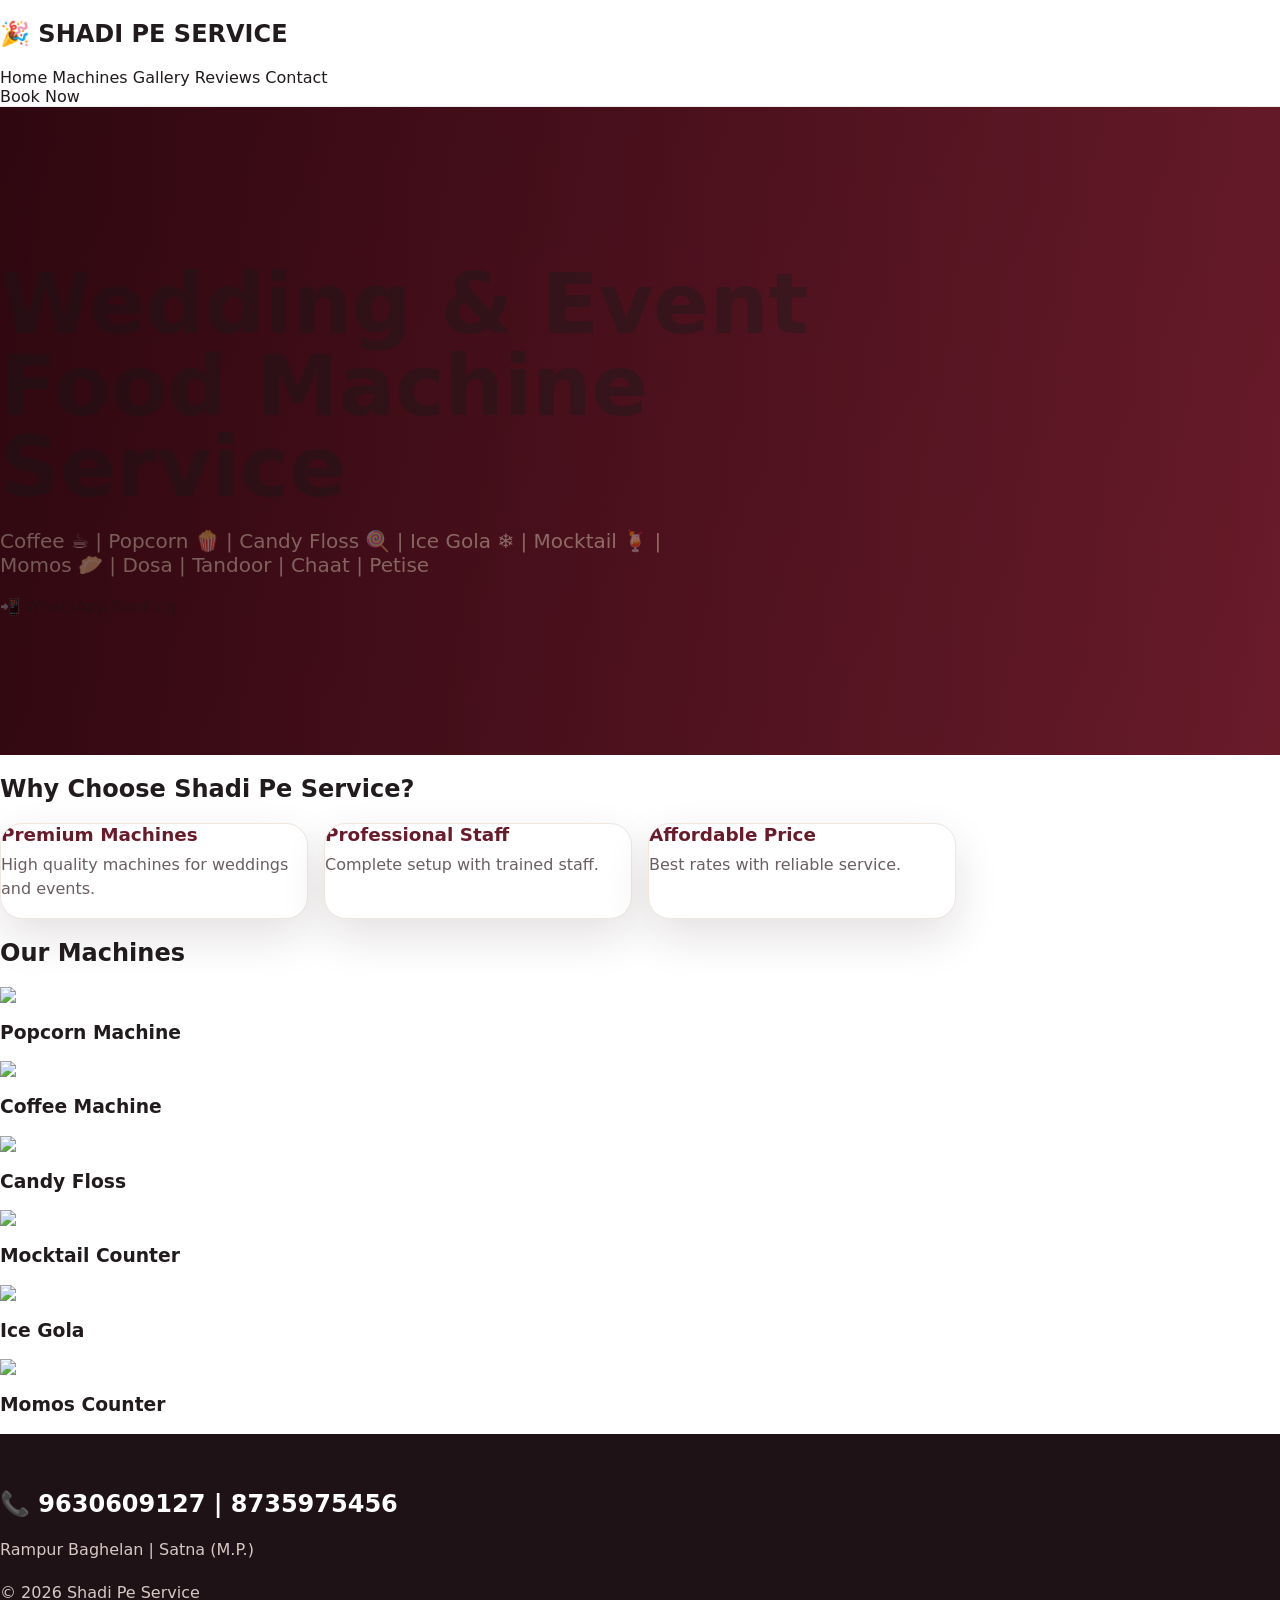
==== commit d238b510: "Refactor index.html for improved structure and content" ====
--- a/index.html
+++ b/index.html
@@ -1,243 +1,141 @@
 <!DOCTYPE html>
 <html lang="hi">
 <head>
-<meta charset="UTF-8">
-<meta name="viewport" content="width=device-width, initial-scale=1.0">
-<title>Shadi Pe Service | Food Machine & Event Service</title>
-<meta name="description" content="Shadi Pe Service – Food Machine & Event Service in Rampur Baghelan, Satna.">
-<link rel="stylesheet" href="style.css">
+  <meta charset="UTF-8">
+  <meta name="viewport" content="width=device-width, initial-scale=1.0">
+  <title>Shadi Pe Service | Food Machine & Event Service</title>
+
+  <link rel="stylesheet" href="style.css">
+
+  <link rel="preconnect" href="https://fonts.googleapis.com">
+  <link rel="preconnect" href="https://fonts.gstatic.com" crossorigin>
+  <link href="https://fonts.googleapis.com/css2?family=Poppins:wght@300;400;600;700&display=swap" rel="stylesheet">
 </head>
+
 <body>
-<div class="topbar"><div class="container"><span>📍 Rampur Baghelan, Satna (M.P.)</span><span>📞 9630609127 | 8735975456</span></div></div>
-<header>
-  <div class="container nav">
-    <a class="brand" href="index.html">
-      <div class="logo-mark">SPS</div>
-      <div><strong>Shadi Pe Service</strong><span>Food Machine & Event Service</span></div>
-    </a>
-    <nav class="navlinks">
-      <a href="#machines">Machines</a>
-      <a href="#why">Why Us</a>
-      <a href="#booking">Booking</a>
-      <a href="#contact">Contact</a>
-    </nav>
-    <div class="actions">
-      <a class="btn btn-outline" href="tel:+918735975456">Call</a>
-      <a class="btn btn-primary" data-wa="नमस्ते, मुझे Shadi Pe Service की मशीनों की बुकिंग और उपलब्धता की जानकारी चाहिए।">WhatsApp</a>
-    </div>
-  </div>
+
+<header class="header">
+
+<div class="logo">
+    <h2>🎉 SHADI PE SERVICE</h2>
+</div>
+
+<nav>
+
+<a href="#home">Home</a>
+<a href="#machines">Machines</a>
+<a href="#gallery">Gallery</a>
+<a href="#reviews">Reviews</a>
+<a href="#contact">Contact</a>
+
+</nav>
+
+<a href="https://wa.me/919630609127" class="book-btn">
+Book Now
+</a>
+
 </header>
 
-<section class="hero">
-  <div class="container hero-inner">
-    <div class="kicker">✨ Premium Food Machines On Rent</div>
-    <h1>शादी, पार्टी और हर इवेंट के लिए <span class="gold">Shadi Pe Service</span></h1>
-    <p>Popcorn, Candy Floss, Coffee, Mocktail, Ice Gola, Petise, Momos, Dosa, Tandoor, Chaat और अन्य मशीनें/काउंटर बुक करें।</p>
-    <div class="cta">
-      <a class="btn btn-primary" data-wa="नमस्ते, मुझे Shadi Pe Service की मशीनों की उपलब्धता और रेट की जानकारी चाहिए।">🟢 Book on WhatsApp</a>
-      <a class="btn btn-dark" href="tel:+919630609127">📞 Call Now</a>
-    </div>
-  </div>
+<section class="hero" id="home">
+
+<div class="overlay">
+
+<h1>
+Wedding & Event Food Machine Service
+</h1>
+
+<p>
+
+Coffee ☕ | Popcorn 🍿 | Candy Floss 🍭 | Ice Gola ❄️ | Mocktail 🍹 | Momos 🥟 | Dosa | Tandoor | Chaat | Petise
+
+</p>
+
+<a href="https://wa.me/919630609127" class="hero-btn">
+
+📲 WhatsApp Booking
+
+</a>
+
+</div>
+
 </section>
 
-<section class="section" id="machines">
-  <div class="container">
-    <div class="section-head">
-      <div><h2>हमारी मशीनें</h2><p>अपनी पसंद की मशीन देखें और तुरंत बुकिंग करें।</p></div>
-    </div>
-    <div class="grid">
-      
-      <article class="card">
-        <img class="photo" src="images/popcorn.jpg" alt="Popcorn Machine">
-        <div class="card-body">
-          <h3>🍿 Popcorn Machine</h3>
-          <p>Fresh popcorn live counter for weddings, birthdays and events.</p>
-          <div class="card-footer">
-            <a class="btn btn-dark" href="pages/popcorn.html">View Details</a>
-            <a class="btn btn-primary" data-wa="नमस्ते, मुझे Popcorn Machine की उपलब्धता और रेट की जानकारी चाहिए।">Book Now</a>
-          </div>
-        </div>
-      </article>
-      
-      <article class="card">
-        <img class="photo" src="images/candyfloss.jpg" alt="Candy Floss Machine">
-        <div class="card-body">
-          <h3>🍭 Candy Floss Machine</h3>
-          <p>Colorful cotton candy setup for kids and family events.</p>
-          <div class="card-footer">
-            <a class="btn btn-dark" href="pages/candyfloss.html">View Details</a>
-            <a class="btn btn-primary" data-wa="नमस्ते, मुझे Candy Floss Machine की उपलब्धता और रेट की जानकारी चाहिए।">Book Now</a>
-          </div>
-        </div>
-      </article>
-      
-      <article class="card">
-        <img class="photo" src="images/coffee.jpg" alt="Coffee Machine">
-        <div class="card-body">
-          <h3>☕ Coffee Machine</h3>
-          <p>Hot coffee service with a professional event setup.</p>
-          <div class="card-footer">
-            <a class="btn btn-dark" href="pages/coffee.html">View Details</a>
-            <a class="btn btn-primary" data-wa="नमस्ते, मुझे Coffee Machine की उपलब्धता और रेट की जानकारी चाहिए।">Book Now</a>
-          </div>
-        </div>
-      </article>
-      
-      <article class="card">
-        <img class="photo" src="images/mocktail.jpg" alt="Mocktail Counter">
-        <div class="card-body">
-          <h3>🍹 Mocktail Counter</h3>
-          <p>Refreshing mocktail counter for premium celebrations.</p>
-          <div class="card-footer">
-            <a class="btn btn-dark" href="pages/mocktail.html">View Details</a>
-            <a class="btn btn-primary" data-wa="नमस्ते, मुझे Mocktail Counter की उपलब्धता और रेट की जानकारी चाहिए।">Book Now</a>
-          </div>
-        </div>
-      </article>
-      
-      <article class="card">
-        <img class="photo" src="images/icegola.jpg" alt="Ice Gola Machine">
-        <div class="card-body">
-          <h3>🧊 Ice Gola Machine</h3>
-          <p>Fun and colorful ice gola service for summer events.</p>
-          <div class="card-footer">
-            <a class="btn btn-dark" href="pages/icegola.html">View Details</a>
-            <a class="btn btn-primary" data-wa="नमस्ते, मुझे Ice Gola Machine की उपलब्धता और रेट की जानकारी चाहिए।">Book Now</a>
-          </div>
-        </div>
-      </article>
-      
-      <article class="card">
-        <img class="photo" src="images/petise.jpg" alt="Petise Machine">
-        <div class="card-body">
-          <h3>🥟 Petise Machine</h3>
-          <p>Crispy petise/snack counter for parties and functions.</p>
-          <div class="card-footer">
-            <a class="btn btn-dark" href="pages/petise.html">View Details</a>
-            <a class="btn btn-primary" data-wa="नमस्ते, मुझे Petise Machine की उपलब्धता और रेट की जानकारी चाहिए।">Book Now</a>
-          </div>
-        </div>
-      </article>
-      
-      <article class="card">
-        <img class="photo" src="images/momos.jpg" alt="Momos Steamer">
-        <div class="card-body">
-          <h3>🥟 Momos Steamer</h3>
-          <p>Live steamed momos counter for parties and events.</p>
-          <div class="card-footer">
-            <a class="btn btn-dark" href="pages/momos.html">View Details</a>
-            <a class="btn btn-primary" data-wa="नमस्ते, मुझे Momos Steamer की उपलब्धता और रेट की जानकारी चाहिए।">Book Now</a>
-          </div>
-        </div>
-      </article>
-      
-      <article class="card">
-        <img class="photo" src="images/chakki.jpg" alt="Masala & Dal Grinding Chakki">
-        <div class="card-body">
-          <h3>🌾 Masala & Dal Grinding Chakki</h3>
-          <p>Grinding machine suitable for masala and dal preparation.</p>
-          <div class="card-footer">
-            <a class="btn btn-dark" href="pages/chakki.html">View Details</a>
-            <a class="btn btn-primary" data-wa="नमस्ते, मुझे Masala & Dal Grinding Chakki की उपलब्धता और रेट की जानकारी चाहिए।">Book Now</a>
-          </div>
-        </div>
-      </article>
-      
-      <article class="card">
-        <img class="photo" src="images/dosa.jpg" alt="Dosa Bhatti">
-        <div class="card-body">
-          <h3>🥞 Dosa Bhatti</h3>
-          <p>Live dosa counter for weddings and celebrations.</p>
-          <div class="card-footer">
-            <a class="btn btn-dark" href="pages/dosa.html">View Details</a>
-            <a class="btn btn-primary" data-wa="नमस्ते, मुझे Dosa Bhatti की उपलब्धता और रेट की जानकारी चाहिए।">Book Now</a>
-          </div>
-        </div>
-      </article>
-      
-      <article class="card">
-        <img class="photo" src="images/tandoor.jpg" alt="Tandoor Bhatti">
-        <div class="card-body">
-          <h3>🔥 Tandoor Bhatti</h3>
-          <p>Live tandoor setup for breads and tandoori items.</p>
-          <div class="card-footer">
-            <a class="btn btn-dark" href="pages/tandoor.html">View Details</a>
-            <a class="btn btn-primary" data-wa="नमस्ते, मुझे Tandoor Bhatti की उपलब्धता और रेट की जानकारी चाहिए।">Book Now</a>
-          </div>
-        </div>
-      </article>
-      
-      <article class="card">
-        <img class="photo" src="images/chaat.jpg" alt="Chaat Counter">
-        <div class="card-body">
-          <h3>🥗 Chaat Counter</h3>
-          <p>Live chaat counter with fresh event service.</p>
-          <div class="card-footer">
-            <a class="btn btn-dark" href="pages/chaat.html">View Details</a>
-            <a class="btn btn-primary" data-wa="नमस्ते, मुझे Chaat Counter की उपलब्धता और रेट की जानकारी चाहिए।">Book Now</a>
-          </div>
-        </div>
-      </article>
-      
-    </div>
-  </div>
+<section class="about">
+
+<h2>Why Choose Shadi Pe Service?</h2>
+
+<div class="features">
+
+<div class="card">
+<h3>Premium Machines</h3>
+<p>High quality machines for weddings and events.</p>
+</div>
+
+<div class="card">
+<h3>Professional Staff</h3>
+<p>Complete setup with trained staff.</p>
+</div>
+
+<div class="card">
+<h3>Affordable Price</h3>
+<p>Best rates with reliable service.</p>
+</div>
+
+</div>
+
 </section>
 
-<section class="section alt" id="why">
-  <div class="container">
-    <div class="section-head"><div><h2>क्यों चुनें Shadi Pe Service?</h2><p>हर इवेंट के लिए आसान और प्रोफेशनल सेवा।</p></div></div>
-    <div class="features">
-      <div class="feature">⭐<strong>Premium Setup</strong><span>इवेंट के हिसाब से आकर्षक सेटअप।</span></div>
-      <div class="feature">🧼<strong>Clean & Hygienic</strong><span>सफाई और व्यवस्थित सर्विस पर ध्यान।</span></div>
-      <div class="feature">⏱️<strong>On Time</strong><span>समय पर पहुँचने और सेटअप की कोशिश।</span></div>
-      <div class="feature">💬<strong>Easy Booking</strong><span>WhatsApp पर सीधे जानकारी और बुकिंग।</span></div>
-    </div>
-  </div>
-</section>
+<section id="machines">
 
-<section class="section" id="booking">
-  <div class="container">
-    <div class="booking">
-      <h2>📲 Book in a few steps</h2>
-      <p>अपनी तारीख, लोकेशन और पसंद की मशीन बताइए। हम उपलब्धता और रेट साझा करेंगे।</p>
-      <div class="actions">
-        <a class="btn btn-primary" data-wa="नमस्ते, मुझे Shadi Pe Service की मशीनों की बुकिंग करनी है। कृपया उपलब्धता और रेट बताइए।">Check Availability</a>
-        <a class="btn btn-dark" href="tel:+919630609127">Call Now</a>
-      </div>
-    </div>
+<h2 class="title">Our Machines</h2>
 
-    <div class="qr-card">
-      <img id="catalogQr" alt="इस डिजिटल कैटलॉग का QR Code">
-      <div>
-        <h3>📲 Complete Machine Catalog QR</h3>
-        <p>इस QR को अपने बैनर, विज़िटिंग कार्ड और WhatsApp Status पर लगाएँ। लाइव वेबसाइट पर स्कैन करने पर ग्राहक इसी कैटलॉग पर आएगा।</p>
-        <p class="small">अभी यह QR इस पेज के लाइव URL से बनेगा।</p>
-      </div>
-    </div>
-  </div>
-</section>
+<div class="machine-grid">
 
-<section class="section alt" id="contact">
-  <div class="container">
-    <div class="section-head"><div><h2>संपर्क करें</h2><p>बुकिंग और उपलब्धता के लिए सीधे संपर्क करें।</p></div></div>
-    <div class="features">
-      <div class="feature">📞<strong>963060609127</strong><span>Primary WhatsApp / Call</span></div>
-      <div class="feature">📞<strong>8735975456</strong><span>Alternate Contact</span></div>
-      <div class="feature">📍<strong>Rampur Baghelan</strong><span>District Satna, Madhya Pradesh</span></div>
-      <div class="feature">🟢<strong>WhatsApp Booking</strong><span>एक क्लिक में बुकिंग शुरू करें।</span></div>
-    </div>
-  </div>
+<div class="machine">
+<img src="images/popcorn.jpg">
+<h3>Popcorn Machine</h3>
+</div>
+
+<div class="machine">
+<img src="images/coffee.jpg">
+<h3>Coffee Machine</h3>
+</div>
+
+<div class="machine">
+<img src="images/candy.jpg">
+<h3>Candy Floss</h3>
+</div>
+
+<div class="machine">
+<img src="images/mocktail.jpg">
+<h3>Mocktail Counter</h3>
+</div>
+
+<div class="machine">
+<img src="images/gola.jpg">
+<h3>Ice Gola</h3>
+</div>
+
+<div class="machine">
+<img src="images/momos.jpg">
+<h3>Momos Counter</h3>
+</div>
+
+</div>
+
 </section>
 
 <footer>
-  <div class="container footer-grid">
-    <div><h4>Shadi Pe Service</h4><p>Food Machine & Event Service for weddings, parties and events.</p></div>
-    <div><h4>Machines</h4><ul><li><a href="pages/popcorn.html">Popcorn Machine</a></li><li><a href="pages/candyfloss.html">Candy Floss Machine</a></li><li><a href="pages/coffee.html">Coffee Machine</a></li><li><a href="pages/mocktail.html">Mocktail Counter</a></li><li><a href="pages/icegola.html">Ice Gola Machine</a></li><li><a href="pages/petise.html">Petise Machine</a></li></ul></div>
-    <div><h4>Contact</h4><p>📞 963060609127<br>📞 8735975456<br>📍 Rampur Baghelan, Satna (M.P.)</p></div>
-  </div>
+
+<h2>📞 9630609127 | 8735975456</h2>
+
+<p>Rampur Baghelan | Satna (M.P.)</p>
+
+<p>© 2026 Shadi Pe Service</p>
+
 </footer>
 
-<a class="float-wa" href="#" data-wa="नमस्ते, मुझे Shadi Pe Service की मशीनों की उपलब्धता और बुकिंग की जानकारी चाहिए।" aria-label="WhatsApp">✆</a>
 <script src="script.js"></script>
+
 </body>
 </html>
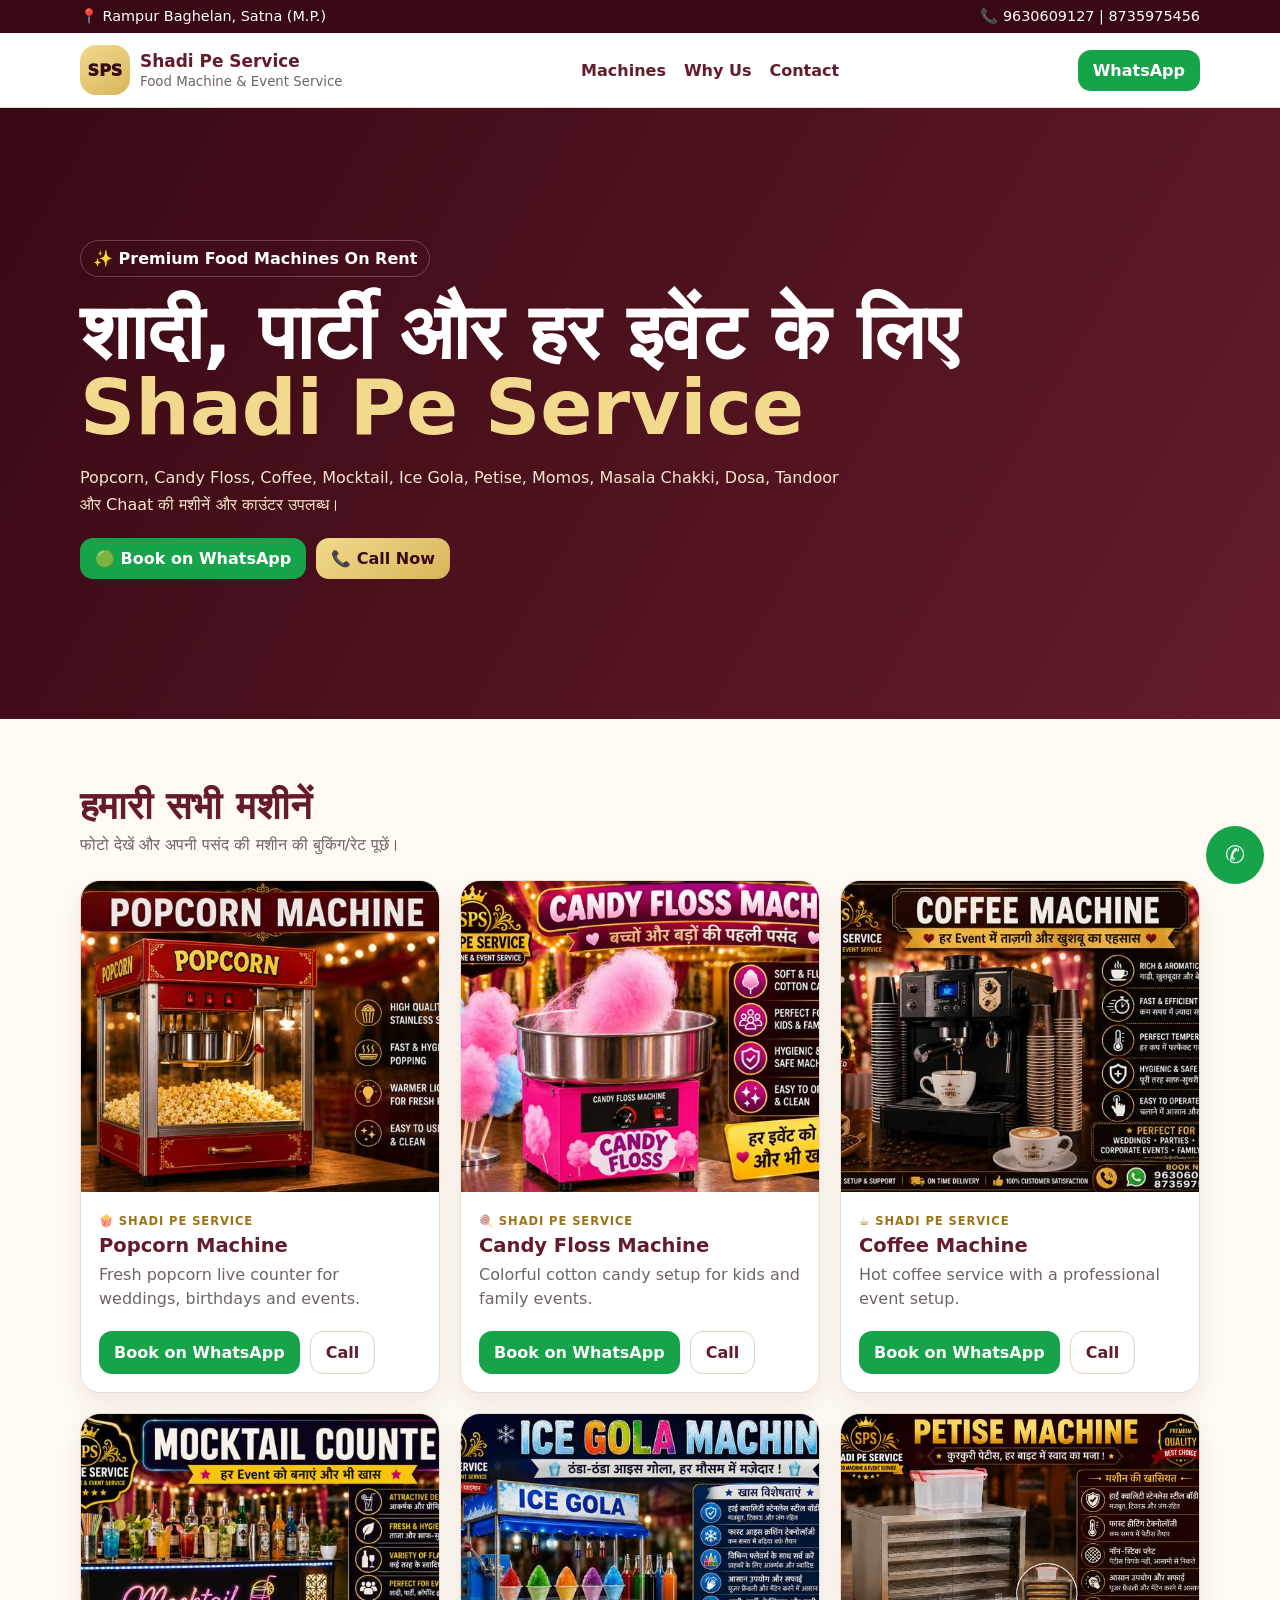
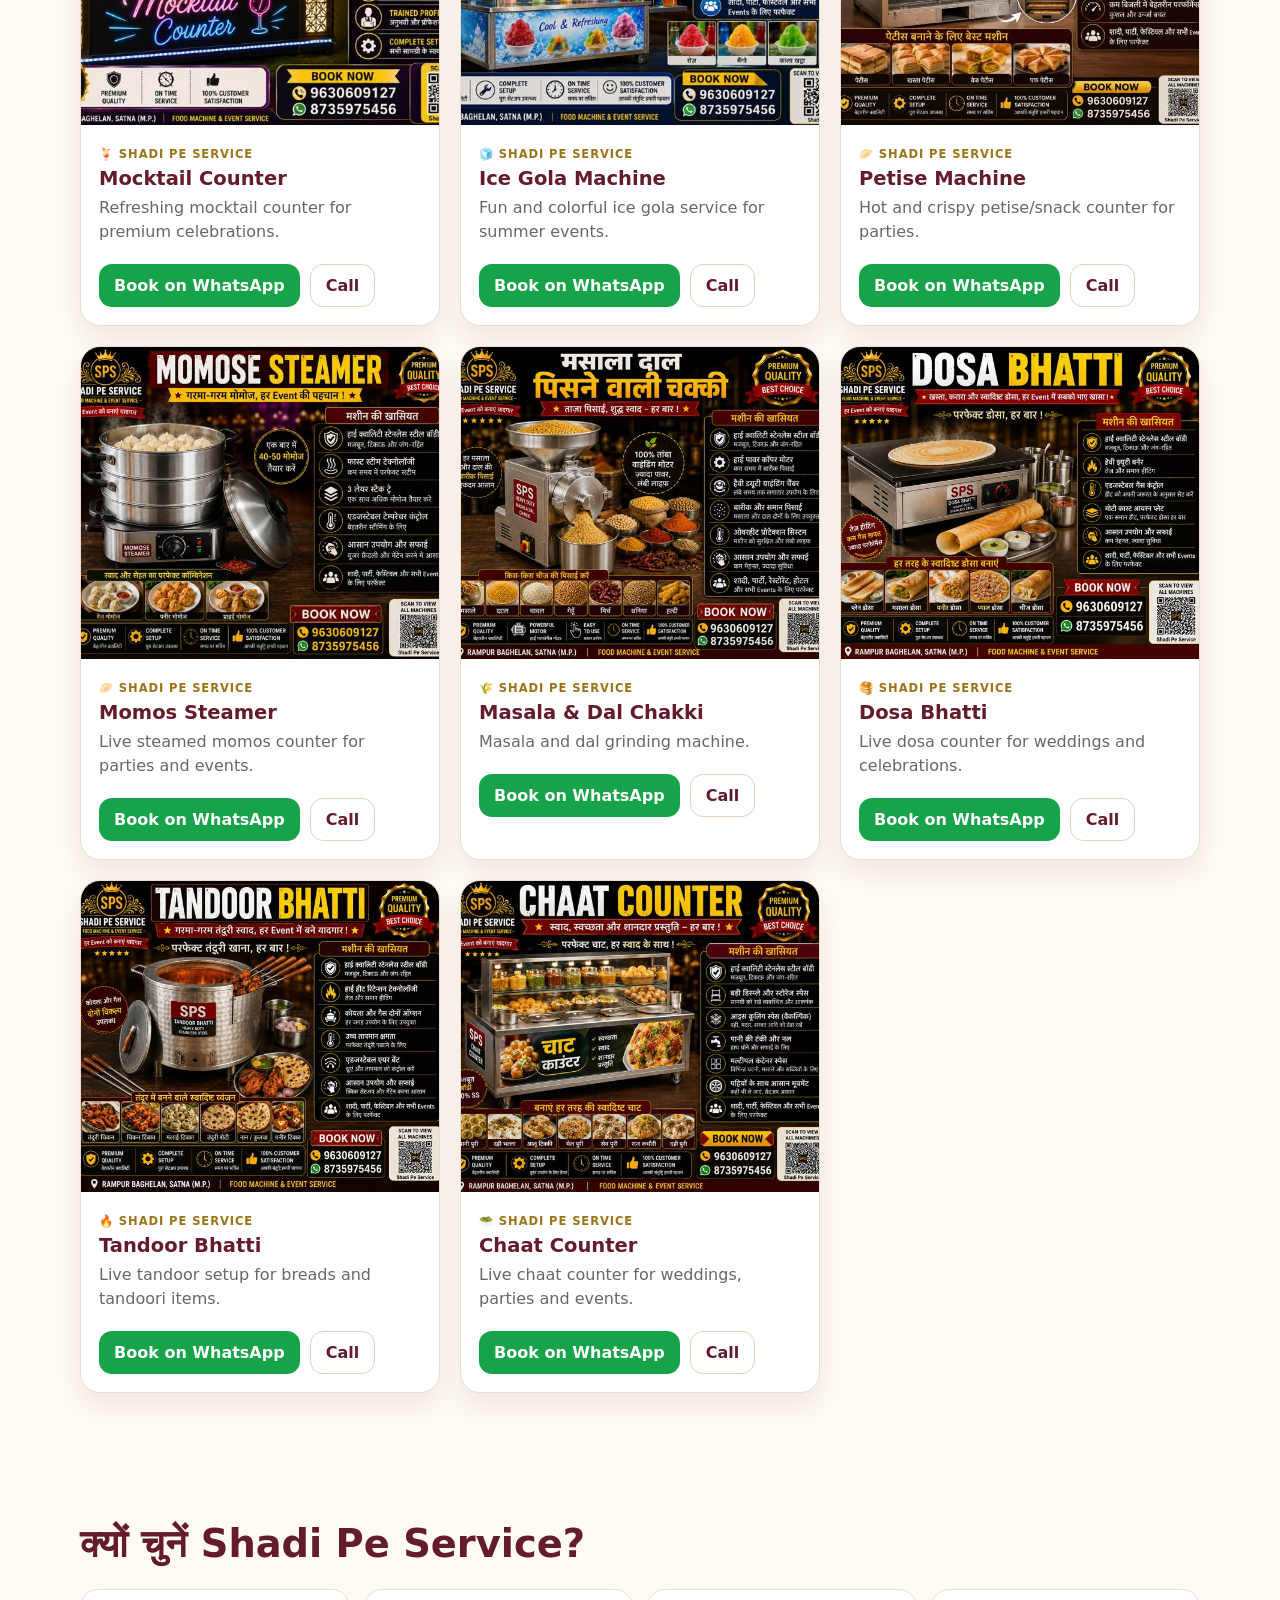
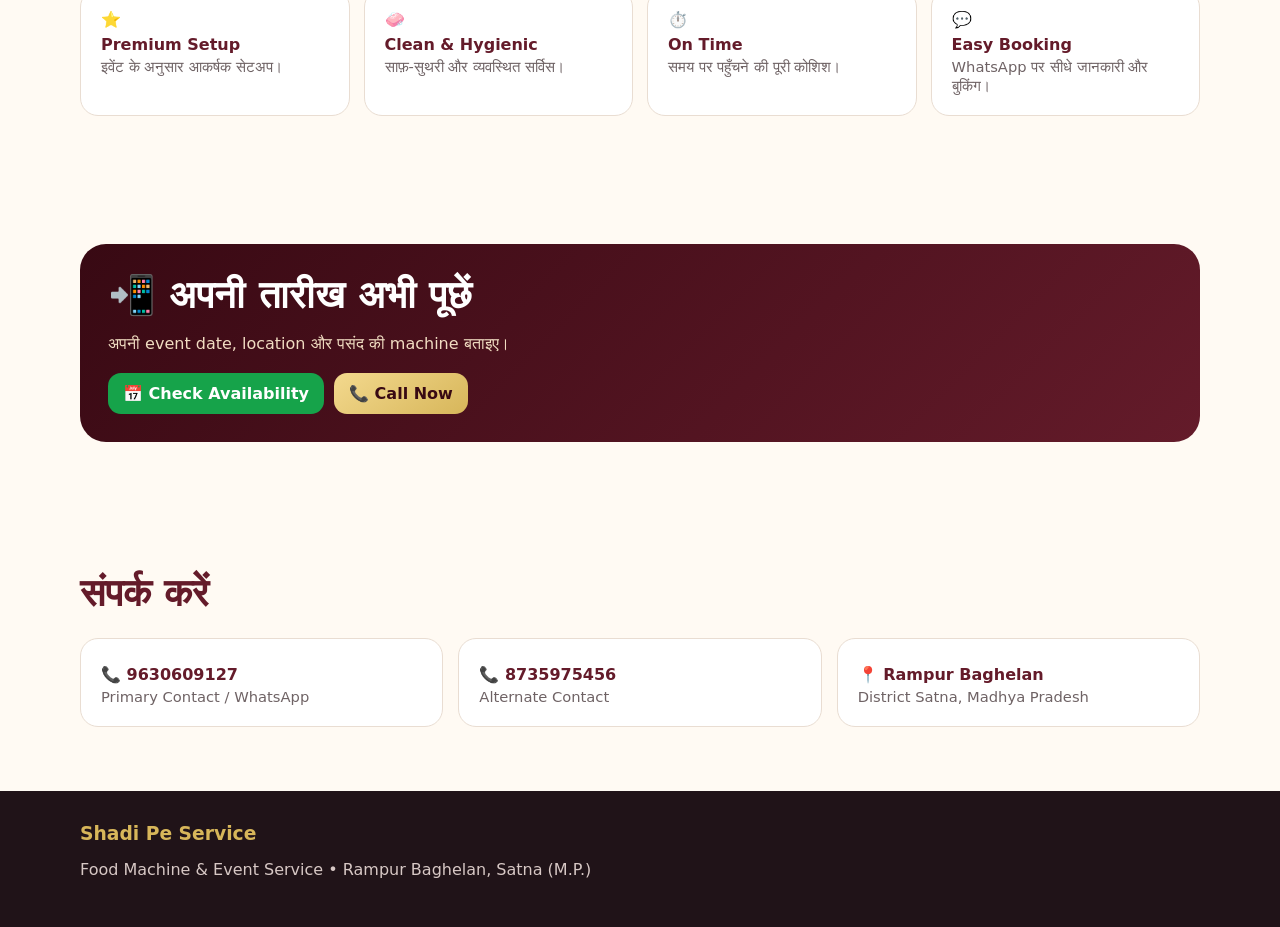
==== commit d0d533bf: "Rename index(1).html to index.html" ====
--- a/index.html
+++ b/index.html
@@ -1,141 +1,49 @@
-<!DOCTYPE html>
-<html lang="hi">
-<head>
-  <meta charset="UTF-8">
-  <meta name="viewport" content="width=device-width, initial-scale=1.0">
-  <title>Shadi Pe Service | Food Machine & Event Service</title>
-
-  <link rel="stylesheet" href="style.css">
-
-  <link rel="preconnect" href="https://fonts.googleapis.com">
-  <link rel="preconnect" href="https://fonts.gstatic.com" crossorigin>
-  <link href="https://fonts.googleapis.com/css2?family=Poppins:wght@300;400;600;700&display=swap" rel="stylesheet">
-</head>
-
-<body>
-
-<header class="header">
-
-<div class="logo">
-    <h2>🎉 SHADI PE SERVICE</h2>
-</div>
-
-<nav>
-
-<a href="#home">Home</a>
-<a href="#machines">Machines</a>
-<a href="#gallery">Gallery</a>
-<a href="#reviews">Reviews</a>
-<a href="#contact">Contact</a>
-
-</nav>
-
-<a href="https://wa.me/919630609127" class="book-btn">
-Book Now
-</a>
-
-</header>
-
-<section class="hero" id="home">
-
-<div class="overlay">
-
-<h1>
-Wedding & Event Food Machine Service
-</h1>
-
-<p>
-
-Coffee ☕ | Popcorn 🍿 | Candy Floss 🍭 | Ice Gola ❄️ | Mocktail 🍹 | Momos 🥟 | Dosa | Tandoor | Chaat | Petise
-
-</p>
-
-<a href="https://wa.me/919630609127" class="hero-btn">
-
-📲 WhatsApp Booking
-
-</a>
-
-</div>
-
-</section>
-
-<section class="about">
-
-<h2>Why Choose Shadi Pe Service?</h2>
-
-<div class="features">
-
-<div class="card">
-<h3>Premium Machines</h3>
-<p>High quality machines for weddings and events.</p>
-</div>
-
-<div class="card">
-<h3>Professional Staff</h3>
-<p>Complete setup with trained staff.</p>
-</div>
-
-<div class="card">
-<h3>Affordable Price</h3>
-<p>Best rates with reliable service.</p>
-</div>
-
-</div>
-
-</section>
-
-<section id="machines">
-
-<h2 class="title">Our Machines</h2>
-
-<div class="machine-grid">
-
-<div class="machine">
-<img src="images/popcorn.jpg">
-<h3>Popcorn Machine</h3>
-</div>
-
-<div class="machine">
-<img src="images/coffee.jpg">
-<h3>Coffee Machine</h3>
-</div>
-
-<div class="machine">
-<img src="images/candy.jpg">
-<h3>Candy Floss</h3>
-</div>
-
-<div class="machine">
-<img src="images/mocktail.jpg">
-<h3>Mocktail Counter</h3>
-</div>
-
-<div class="machine">
-<img src="images/gola.jpg">
-<h3>Ice Gola</h3>
-</div>
-
-<div class="machine">
-<img src="images/momos.jpg">
-<h3>Momos Counter</h3>
-</div>
-
-</div>
-
-</section>
-
-<footer>
-
-<h2>📞 9630609127 | 8735975456</h2>
-
-<p>Rampur Baghelan | Satna (M.P.)</p>
-
-<p>© 2026 Shadi Pe Service</p>
-
-</footer>
-
-<script src="script.js"></script>
-
-</body>
-</html>
+<!doctype html><html lang="hi"><head>
+<meta charset="utf-8"><meta name="viewport" content="width=device-width,initial-scale=1">
+<title>Shadi Pe Service | Food Machine & Event Service</title>
+<meta name="description" content="Shadi Pe Service, Rampur Baghelan, Satna (M.P.)">
+<style>
+:root{--m:#641b2a;--md:#380913;--g:#d7b65a;--gp:#f3d98e;--green:#16a34a;--bg:#fffaf3;--muted:#6f6365;--line:#e9ddd2}
+*{box-sizing:border-box}html{scroll-behavior:smooth}body{margin:0;font-family:system-ui,-apple-system,Segoe UI,Roboto,Arial,sans-serif;background:var(--bg);color:#2d2225}
+a{text-decoration:none;color:inherit}.wrap{width:min(1120px,92%);margin:auto}
+.top{background:var(--md);color:#fff;font-size:.9rem}.top .wrap{display:flex;justify-content:space-between;gap:10px;padding:8px 0;flex-wrap:wrap}
+header{position:sticky;top:0;z-index:20;background:rgba(255,255,255,.97);backdrop-filter:blur(8px);border-bottom:1px solid var(--line)}
+.nav{display:flex;align-items:center;justify-content:space-between;gap:12px;padding:12px 0}.brand{display:flex;align-items:center;gap:10px}.logo{width:50px;height:50px;border-radius:16px;background:linear-gradient(145deg,var(--gp),var(--g));display:grid;place-items:center;color:var(--md);font-weight:1000}
+.brand b{display:block;color:var(--m);font-size:1.06rem}.brand small{color:var(--muted)}.navlinks{display:flex;gap:18px;color:var(--m);font-weight:750}
+.hero{background:linear-gradient(120deg,var(--md),var(--m));color:#fff}.hero .wrap{padding:68px 0 76px}
+.pill{display:inline-block;padding:8px 12px;border:1px solid rgba(255,255,255,.23);border-radius:999px;font-weight:800}h1{font-size:clamp(2.4rem,6vw,5rem);line-height:.98;margin:18px 0;max-width:900px}.accent{color:var(--gp)}.hero p{max-width:760px;color:#f5e6cc;line-height:1.7}
+.row{display:flex;gap:10px;flex-wrap:wrap;margin-top:20px}.btn{display:inline-flex;align-items:center;justify-content:center;padding:11px 15px;border-radius:13px;font-weight:850}.green{background:var(--green);color:#fff}.gold{background:linear-gradient(145deg,var(--gp),var(--g));color:var(--md)}.outline{background:#fff;color:var(--m);border:1px solid #e2d1c2}
+section{padding:64px 0}h2{margin:0;color:var(--m);font-size:clamp(1.9rem,3vw,2.5rem)}.lead{color:var(--muted);margin-top:6px}
+.grid{display:grid;grid-template-columns:repeat(3,minmax(0,1fr));gap:20px;margin-top:26px}.card{background:#fff;border:1px solid var(--line);border-radius:20px;overflow:hidden;box-shadow:0 12px 28px rgba(55,15,22,.08)}.card>img{width:100%;aspect-ratio:1.15/1;object-fit:cover;background:#eee}
+.body{padding:18px}.tag{font-size:.72rem;letter-spacing:.08em;color:#9c7418;font-weight:900}.body h3{margin:6px 0;color:var(--m);font-size:1.22rem}.body p{margin:0 0 14px;color:var(--muted);line-height:1.5}
+.features{display:grid;grid-template-columns:repeat(4,1fr);gap:14px;margin-top:22px}.feature,.contact{background:#fff;border:1px solid var(--line);border-radius:18px;padding:20px}.feature strong,.contact strong{display:block;color:var(--m);margin:6px 0 3px}.feature span,.contact span{color:var(--muted);font-size:.92rem}
+.booking{background:linear-gradient(135deg,var(--md),var(--m));color:#fff;border-radius:26px;padding:28px}.booking h2{color:#fff}.booking p{color:#f1ddc2}
+.contact-grid{display:grid;grid-template-columns:repeat(3,1fr);gap:15px;margin-top:22px}footer{background:#201318;color:#fff;padding:32px 0}footer h3{color:var(--g);margin:0}footer p{color:#d7c8c5}
+.float{position:fixed;right:16px;bottom:16px;width:58px;height:58px;border-radius:50%;display:grid;place-items:center;background:var(--green);color:#fff;font-size:24px;z-index:50}
+@media(max-width:900px){.grid{grid-template-columns:repeat(2,1fr)}.features{grid-template-columns:repeat(2,1fr)}.contact-grid{grid-template-columns:1fr 1fr}.navlinks{display:none}}
+@media(max-width:600px){.grid,.features,.contact-grid{grid-template-columns:1fr}.hero .wrap{padding:55px 0 64px}}
+</style></head><body>
+<div class="top"><div class="wrap"><span>📍 Rampur Baghelan, Satna (M.P.)</span><span>📞 9630609127 | 8735975456</span></div></div>
+<header><div class="wrap nav"><a class="brand" href="#"><div class="logo">SPS</div><div><b>Shadi Pe Service</b><small>Food Machine & Event Service</small></div></a>
+<nav class="navlinks"><a href="#machines">Machines</a><a href="#why">Why Us</a><a href="#contact">Contact</a></nav>
+<a class="btn green" href="https://wa.me/919630609127" target="_blank">WhatsApp</a></div></header>
+<section class="hero"><div class="wrap"><div class="pill">✨ Premium Food Machines On Rent</div>
+<h1>शादी, पार्टी और हर इवेंट के लिए <span class="accent">Shadi Pe Service</span></h1>
+<p>Popcorn, Candy Floss, Coffee, Mocktail, Ice Gola, Petise, Momos, Masala Chakki, Dosa, Tandoor और Chaat की मशीनें और काउंटर उपलब्ध।</p>
+<div class="row"><a class="btn green" href="https://wa.me/919630609127?text=Namaste%20Shadi%20Pe%20Service%2C%20mujhe%20booking%20aur%20availability%20ki%20jankari%20chahiye." target="_blank">🟢 Book on WhatsApp</a><a class="btn gold" href="tel:+919630609127">📞 Call Now</a></div>
+</div></section>
+<section id="machines"><div class="wrap"><h2>हमारी सभी मशीनें</h2><div class="lead">फोटो देखें और अपनी पसंद की मशीन की बुकिंग/रेट पूछें।</div><div class="grid"><article class="card"><img src="[data-uri]" alt="Popcorn Machine"><div class="body"><div class="tag">🍿 SHADI PE SERVICE</div><h3>Popcorn Machine</h3><p>Fresh popcorn live counter for weddings, birthdays and events.</p><div class="row"><a class="btn green" href="https://wa.me/919630609127?text=नमस्ते Shadi Pe Service, मुझे Popcorn Machine की उपलब्धता और रेट की जानकारी चाहिए।" target="_blank">Book on WhatsApp</a><a class="btn outline" href="tel:+919630609127">Call</a></div></div></article><article class="card"><img src="[data-uri]" alt="Candy Floss Machine"><div class="body"><div class="tag">🍭 SHADI PE SERVICE</div><h3>Candy Floss Machine</h3><p>Colorful cotton candy setup for kids and family events.</p><div class="row"><a class="btn green" href="https://wa.me/919630609127?text=नमस्ते Shadi Pe Service, मुझे Candy Floss Machine की उपलब्धता और रेट की जानकारी चाहिए।" target="_blank">Book on WhatsApp</a><a class="btn outline" href="tel:+919630609127">Call</a></div></div></article><article class="card"><img src="[data-uri]